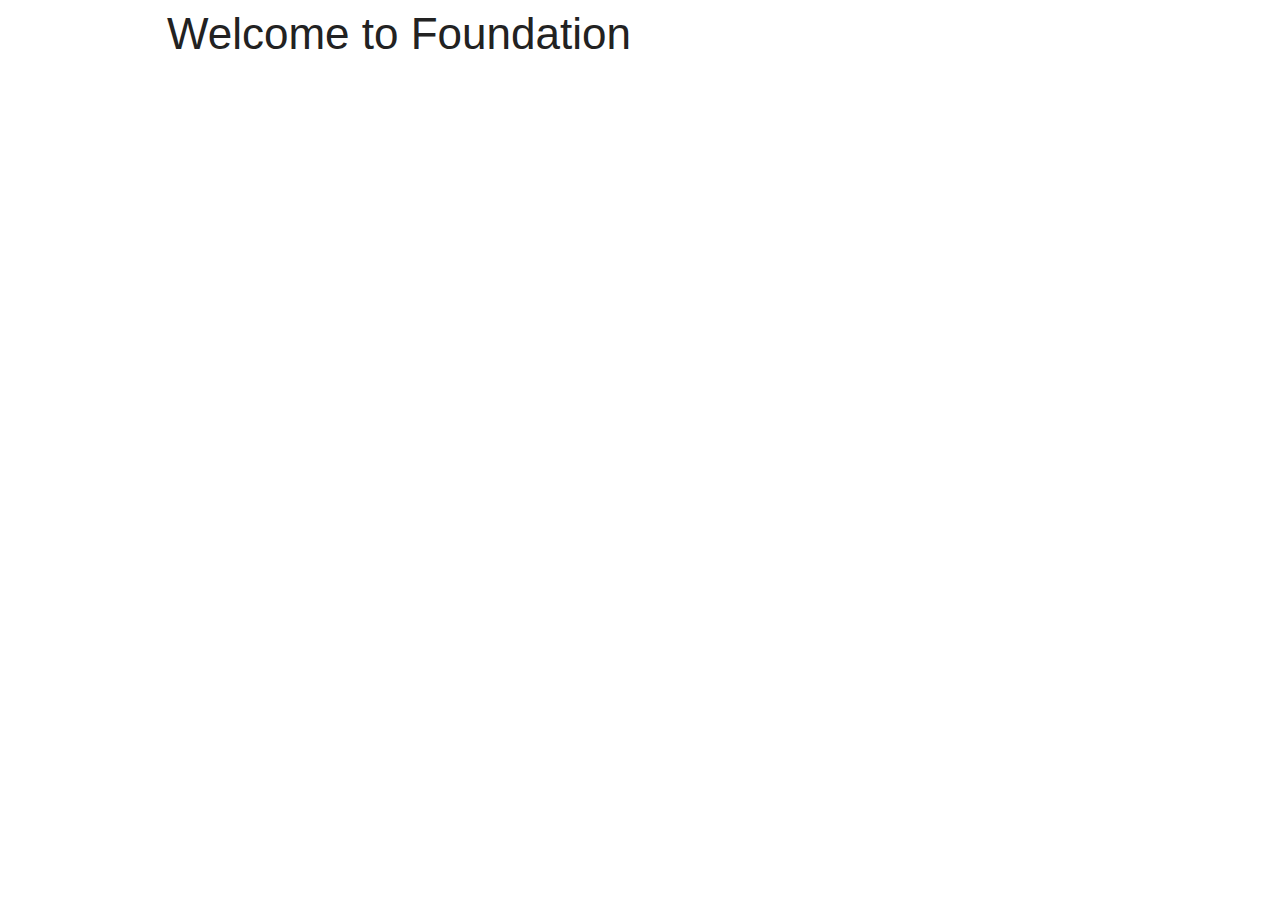
==== index.html @ cc6ea167 "start project" ====
<!doctype html>
<html class="no-js" lang="en">
<head>
    <meta charset="utf-8" />
    <meta name="viewport" content="width=device-width, initial-scale=1.0" />
    <title>Foundation | Welcome</title>
    <link rel="stylesheet" href="css/foundation.css" />
    <link rel="stylesheet" href="css/style.css" />
    <script src="js/vendor/modernizr.js"></script>
</head>
<body>
    
    <div class="row">
      <div class="large-12 columns">
        <h1>Welcome to Foundation</h1>
      </div>
    </div>

    
    <script src="js/vendor/jquery.js"></script>
    <script src="js/foundation.min.js"></script>
    <script>
      $(document).foundation();
    </script>

</body>
</html>
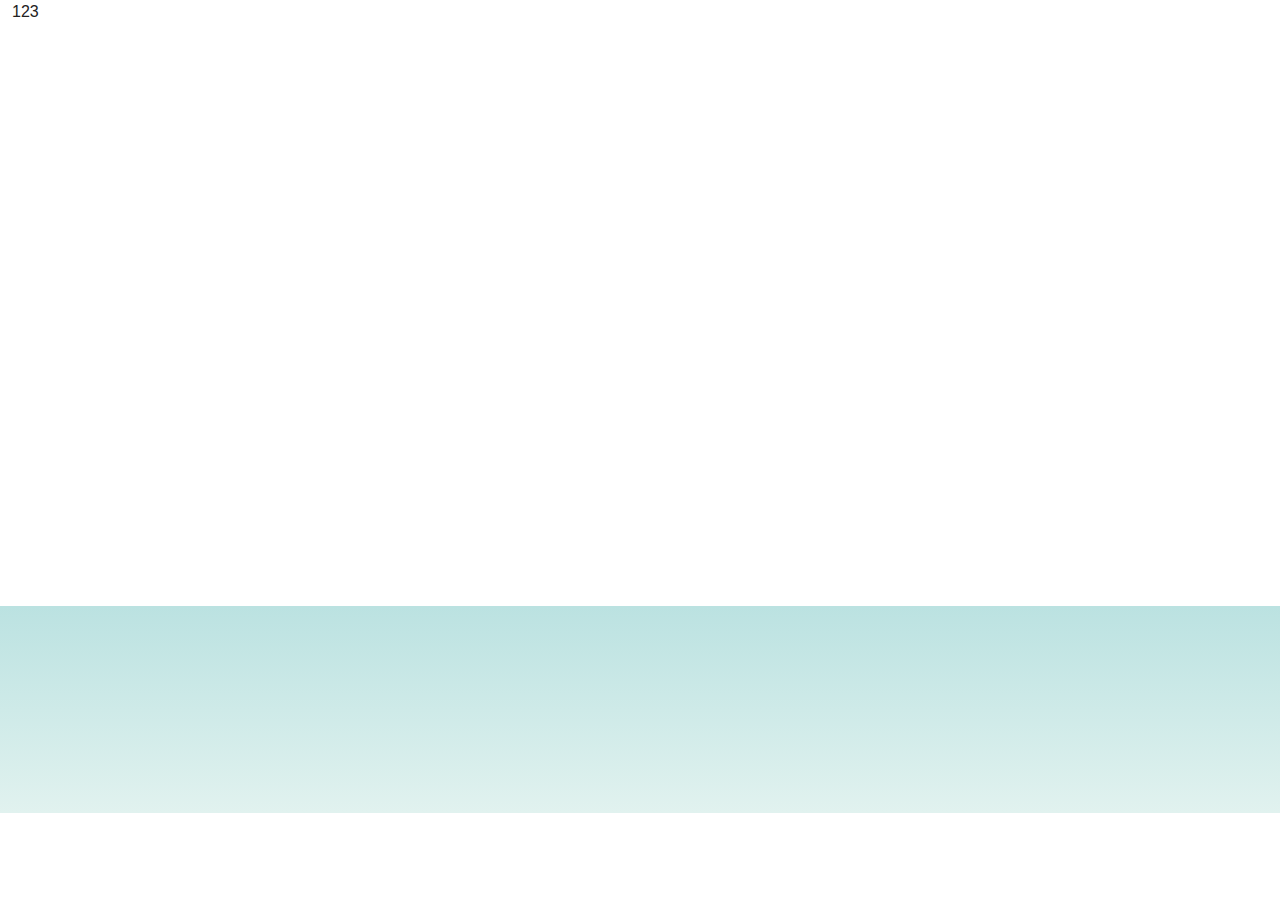
==== commit 1fd5a774: "1" ====
--- a/index.html
+++ b/index.html
@@ -9,11 +9,35 @@
     <script src="js/vendor/modernizr.js"></script>
 </head>
 <body>
-    
-    <div class="row">
-      <div class="large-12 columns">
-        <h1>Welcome to Foundation</h1>
-      </div>
+
+    <div class="page">
+        <div class="container">
+            <div class="header">
+                <div class="tools">
+                    <div class="row small-12 columns">
+                        123
+                    </div>
+                </div>
+            </div>
+        </div>
+        <div class="push"></div>
+    </div>
+
+    <div class="footer">
+        <div class="top">
+            <div class="row">
+                <div class="small-12 columns">
+                    12
+                </div>
+            </div>
+        </div>
+        <div class="bottom">
+            <div class="row">
+                <div class="small-12 columns">
+                    12
+                </div>
+            </div>
+        </div>
     </div>
 
     
--- a/css/style.css
+++ b/css/style.css
@@ -0,0 +1,69 @@
+body {
+  background: url("../img/bg.jpg") no-repeat center 170px transparent;
+  font-size: 16px;
+}
+
+html, body {
+  height: 100%;
+  min-width: 9700px;
+}
+
+a {
+  outline: none;
+}
+
+.hidden {
+  opacity: 0;
+}
+
+.page {
+  min-height: 100%;
+  overflow: hidden;
+}
+.page .container {
+  min-height: 100%;
+  margin: 0 auto;
+  min-width: 970px;
+  background-color: #fff;
+}
+
+.push {
+  height: 294px;
+  display: block;
+  width: 100%;
+}
+
+.row {
+  min-width: 970px;
+}
+
+.header {
+  height: 170px;
+}
+.header .tools {
+  height: 30px;
+  background: #fff;
+}
+
+.footer {
+  height: 294px;
+  margin: 0 auto;
+  padding: 0 0;
+  width: 100%;
+  margin-top: -294px;
+}
+.footer .top {
+  height: 207px;
+  background: #bbe2e1;
+  background: -moz-linear-gradient(top, #bbe2e1 0%, #e1f2ef 100%);
+  background: -webkit-gradient(left top, left bottom, color-stop(0%, #bbe2e1), color-stop(100%, #e1f2ef));
+  background: -webkit-linear-gradient(top, #bbe2e1 0%, #e1f2ef 100%);
+  background: -o-linear-gradient(top, #bbe2e1 0%, #e1f2ef 100%);
+  background: -ms-linear-gradient(top, #bbe2e1 0%, #e1f2ef 100%);
+  background: linear-gradient(to bottom, #bbe2e1 0%, #e1f2ef 100%);
+  filter: progid:DXImageTransform.Microsoft.gradient(startColorstr='#bbe2e1', endColorstr='#e1f2ef', GradientType=0 );
+}
+.footer .bottom {
+  background: url("../img/footer-bg.jpg") no-repeat center top transparent;
+  height: 87px;
+}
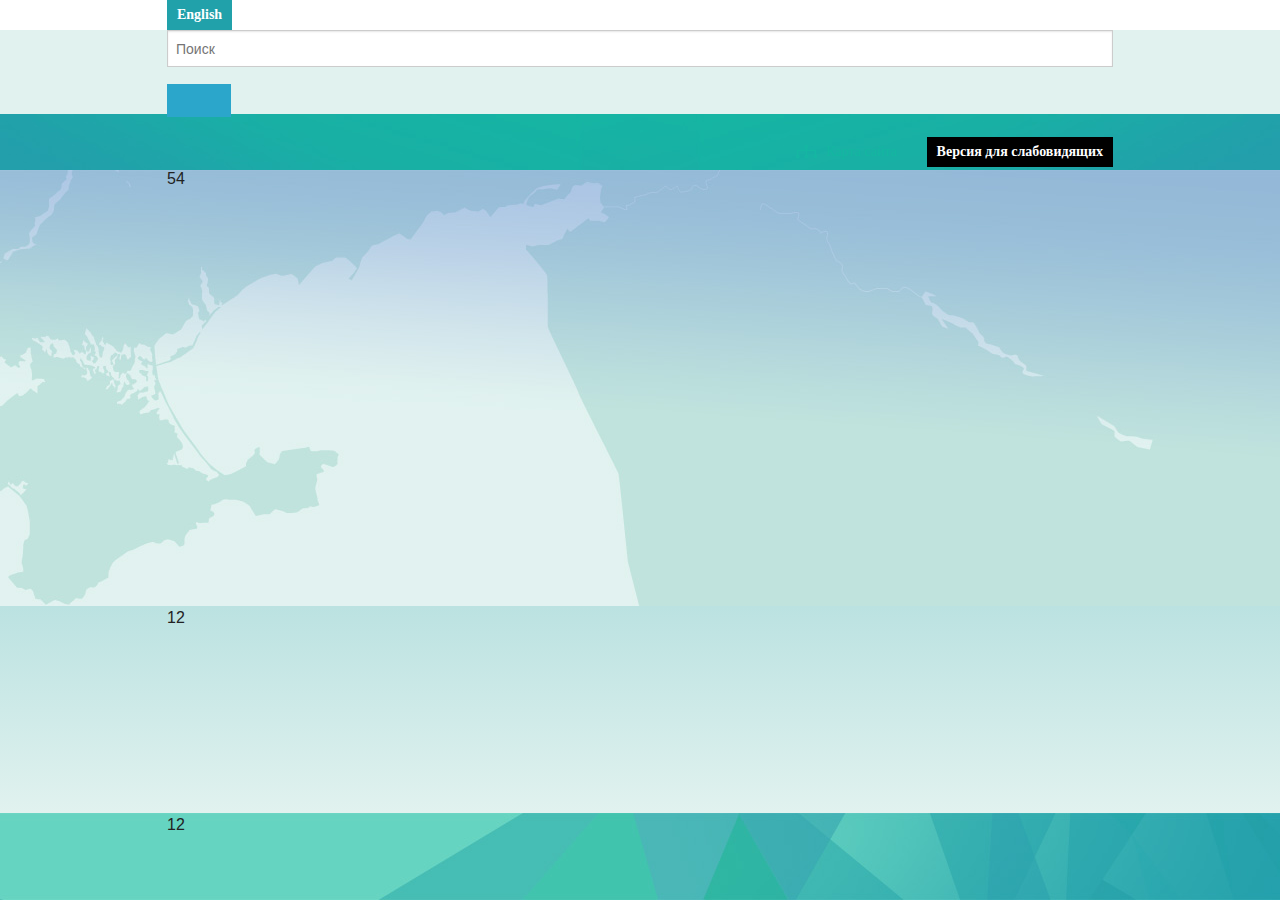
==== commit 15c14e56: "tools" ====
--- a/index.html
+++ b/index.html
@@ -3,7 +3,7 @@
 <head>
     <meta charset="utf-8" />
     <meta name="viewport" content="width=device-width, initial-scale=1.0" />
-    <title>Foundation | Welcome</title>
+    <title>МИНИСТЕРСТВО ПРИРОДНЫХ РЕСУРСОВ КРАСНОДАРСКОГО КРАЯ</title>
     <link rel="stylesheet" href="css/foundation.css" />
     <link rel="stylesheet" href="css/style.css" />
     <script src="js/vendor/modernizr.js"></script>
@@ -14,9 +14,33 @@
         <div class="container">
             <div class="header">
                 <div class="tools">
-                    <div class="row small-12 columns">
-                        123
+                    <div class="row">
+                        <div class="small-12 columns">
+                            <div class="language left">
+                                <a href="#">Еnglish</a>
+                            </div>
+                            <div class="search">
+                                <form action="#">
+                                    <input type="text" value="" placeholder="Поиск">
+                                    <button type="submit" value="Применить"></button>
+                                </form>
+                            </div>
+                            <div class="right links">
+                                <a class="site-map" href="#">Карта сайта</a>
+                                <a class="zoom" href="#">Версия для слабовидящих</a>
+                            </div>
+                        </div>
                     </div>
+                </div>
+                <div class="header-region">
+                    <div class="row">
+                        <div class="small-12 columns">
+                            54
+                        </div>
+                    </div>
+                </div>
+                <div class="navigation">
+                    <ul class="menu"></ul>
                 </div>
             </div>
         </div>
--- a/css/style.css
+++ b/css/style.css
@@ -5,7 +5,7 @@
 
 html, body {
   height: 100%;
-  min-width: 9700px;
+  min-width: 970px;
 }
 
 a {
@@ -37,12 +37,95 @@
   min-width: 970px;
 }
 
+a {
+  outline: none;
+  color: #13b7a1;
+  font-family: "Arial Narrow";
+  font-size: 14px;
+}
+a:hover {
+  color: #13b7a1;
+}
+
 .header {
   height: 170px;
 }
 .header .tools {
   height: 30px;
   background: #fff;
+  display: block;
+  width: 100%;
+}
+.header .tools .language a {
+  color: #fff;
+  font-family: "Arial Narrow";
+  font-size: 14px;
+  font-weight: bold;
+  display: inline-block;
+  height: 30px;
+  line-height: 30px;
+  padding: 0 10px;
+  background: #21a1aa;
+  -webkit-transition: all 0.4s ease;
+  -webkit-transition-delay: 0s;
+  -moz-transition: all 0.4s ease 0s;
+  -o-transition: all 0.4s ease 0s;
+  transition: all 0.4s ease 0s;
+}
+.header .tools .language a:hover {
+  background: #16b3a4;
+}
+.header .tools .links a.zoom {
+  color: #fff;
+  font-family: "Arial Narrow";
+  font-size: 14px;
+  font-weight: bold;
+  display: inline-block;
+  height: 30px;
+  line-height: 30px;
+  padding: 0 10px;
+  margin: 0 0 0 25px;
+  background: #000;
+  -webkit-transition: all 0.4s ease;
+  -webkit-transition-delay: 0s;
+  -moz-transition: all 0.4s ease 0s;
+  -o-transition: all 0.4s ease 0s;
+  transition: all 0.4s ease 0s;
+}
+.header .tools .links a.zoom:hover {
+  background: #16b3a4;
+}
+.header .tools .links a.site-map {
+  position: relative;
+  margin: 0 0 0 30px;
+}
+.header .tools .links a.site-map:hover {
+  text-decoration: underline;
+}
+.header .tools .links a.site-map:after {
+  content: "";
+  background: url("../img/icons/small/site-map.png") no-repeat 0 0 transparent;
+  width: 21px;
+  height: 15px;
+  display: block;
+  position: absolute;
+  left: -30px;
+  top: 0;
+}
+.header .header-region {
+  display: block;
+  width: 100%;
+  height: 84px;
+  background: #e1f2ef;
+}
+.header .navigation {
+  background: url("../img/menu-bg.jpg") no-repeat center top #239eab;
+  height: 56px;
+  display: block;
+  width: 100%;
+}
+.header .navigation ul.menu {
+  margin: 0 0 0;
 }
 
 .footer {
@@ -67,3 +150,9 @@
   background: url("../img/footer-bg.jpg") no-repeat center top transparent;
   height: 87px;
 }
+
+@media only screen and (-Webkit-min-device-pixel-ratio: 1.5), only screen and (-moz-min-device-pixel-ratio: 1.5), only screen and (-o-min-device-pixel-ratio: 3 / 2), only screen and (min-device-pixel-ratio: 1.5) {
+  .icon {
+    background-image: url(example2x.png);
+  }
+}
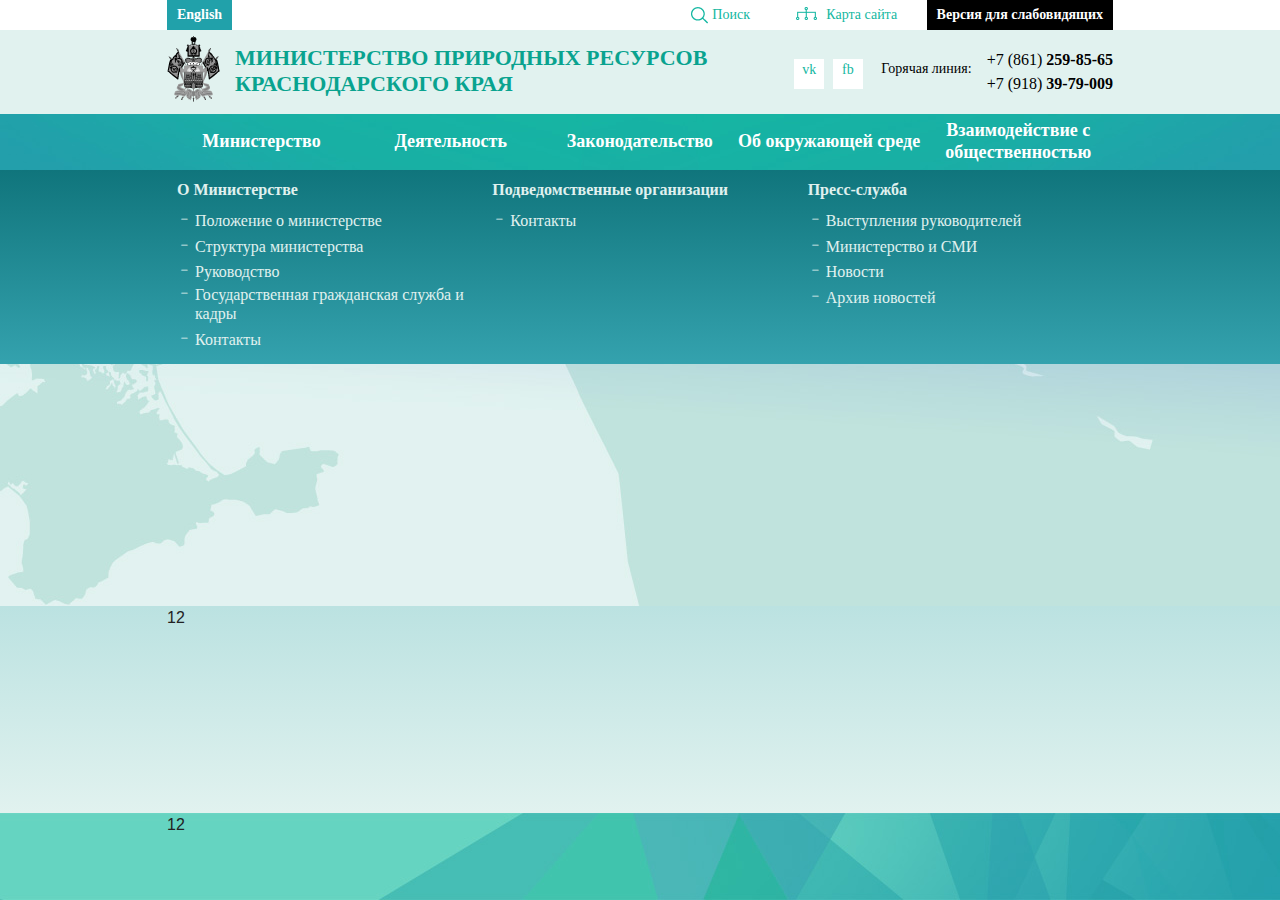
==== commit 4a3311c6: "header" ====
--- a/index.html
+++ b/index.html
@@ -19,15 +19,15 @@
                             <div class="language left">
                                 <a href="#">Еnglish</a>
                             </div>
-                            <div class="search">
+                            <div class="right links">
+                                <a class="site-map" href="#">Карта сайта</a>
+                                <a class="zoom" href="#">Версия для слабовидящих</a>
+                            </div>
+                            <div class="search right">
                                 <form action="#">
                                     <input type="text" value="" placeholder="Поиск">
                                     <button type="submit" value="Применить"></button>
                                 </form>
-                            </div>
-                            <div class="right links">
-                                <a class="site-map" href="#">Карта сайта</a>
-                                <a class="zoom" href="#">Версия для слабовидящих</a>
                             </div>
                         </div>
                     </div>
@@ -35,12 +35,107 @@
                 <div class="header-region">
                     <div class="row">
                         <div class="small-12 columns">
-                            54
+                            <div class="box-logo left">
+                                <a class="logo left" href="/">
+                                    <img src="img/logo.png" alt="МИНИСТЕРСТВО ПРИРОДНЫХ РЕСУРСОВ КРАСНОДАРСКОГО КРАЯ"/>
+                                </a>
+                                <div class="site-name left">
+                                    <h1>МИНИСТЕРСТВО ПРИРОДНЫХ РЕСУРСОВ<br/>КРАСНОДАРСКОГО КРАЯ</h1>
+                                </div>
+                            </div>
+                            <ul class="social">
+                                <li>
+                                    <a class="vk" href="#">vk</a>
+                                </li>
+                                <li>
+                                    <a class="fb" href="#">fb</a>
+                                </li>
+                            </ul>
+                            <div class="block-phone right">
+                                <div class="box-label">
+                                    <p>Горячая линия:</p>
+                                </div>
+                                <div class="numbers">
+                                    <p class="phone">+7 (861) <strong>259-85-65</strong></p>
+                                    <p class="phone">+7 (918) <strong>39-79-009</strong></p>
+                                </div>
+                            </div>
                         </div>
                     </div>
                 </div>
                 <div class="navigation">
-                    <ul class="menu"></ul>
+                    <div class="row">
+                        <div class="small-12 columns">
+                            <ul class="menu">
+                                <li>
+                                    <i class="nolink"><span>Министерство</span></i>
+                                    <div class="box-sub-menu">
+                                        <div class="row">
+                                            <div class="small-12 columns">
+                                                <div class="item-menu">
+                                                    <h5 class="title">О Министерстве</h5>
+                                                    <ul class="sub-menu">
+                                                        <li>
+                                                            <a href="#">Положение о министерстве</a>
+                                                        </li>
+                                                        <li>
+                                                            <a href="#">Структура министерства</a>
+                                                        </li>
+                                                        <li>
+                                                            <a href="#">Руководство</a>
+                                                        </li>
+                                                        <li>
+                                                            <a href="#">Государственная гражданская служба и кадры</a>
+                                                        </li>
+                                                        <li>
+                                                            <a href="#">Контакты</a>
+                                                        </li>
+                                                    </ul>
+                                                </div>
+                                                <div class="item-menu">
+                                                    <h5 class="title">Подведомственные организации</h5>
+                                                    <ul class="sub-menu">
+                                                        <li>
+                                                            <a href="#">Контакты</a>
+                                                        </li>
+                                                    </ul>
+                                                </div>
+                                                <div class="item-menu">
+                                                    <h5 class="title">Пресс-служба</h5>
+                                                    <ul class="sub-menu">
+                                                        <li>
+                                                            <a href="#">Выступления руководителей</a>
+                                                        </li>
+                                                        <li>
+                                                            <a href="#">Министерство и СМИ</a>
+                                                        </li>
+                                                        <li>
+                                                            <a href="#">Новости</a>
+                                                        </li>
+                                                        <li>
+                                                            <a href="#">Архив новостей</a>
+                                                        </li>
+                                                    </ul>
+                                                </div>
+                                            </div>
+                                        </div>
+                                    </div>
+                                </li>
+                                <li>
+                                    <i class="nolink"><span>Деятельность</span></i>
+                                </li>
+                                <li>
+                                    <i class="nolink"><span>Законодательство</span></i>
+                                </li>
+                                <li>
+                                    <i class="nolink"><span>Об окружающей среде</span></i>
+                                </li>
+                                <li>
+                                    <i class="nolink"><span>Взаимодействие с общественностью</span></i>
+                                </li>
+                            </ul>
+                        </div>
+                    </div>
                 </div>
             </div>
         </div>
--- a/css/style.css
+++ b/css/style.css
@@ -1,3 +1,4 @@
+@charset "UTF-8";
 body {
   background: url("../img/bg.jpg") no-repeat center 170px transparent;
   font-size: 16px;
@@ -74,6 +75,65 @@
 }
 .header .tools .language a:hover {
   background: #16b3a4;
+}
+.header .tools .search {
+  margin-right: 30px;
+}
+.header .tools .search form {
+  position: relative;
+  margin: 5px 0;
+}
+.header .tools .search form input[type="text"] {
+  color: #13b7a1;
+  font-family: "Arial Narrow";
+  font-size: 14px;
+  width: 80px;
+  height: 20px;
+  margin: 0 0 0;
+  padding: 0 10px 0 25px;
+  border: 1px solid #fff;
+  background: transparent;
+  -webkit-box-shadow: 0 0 0 white;
+  -moz-box-shadow: 0 0 0 white;
+  box-shadow: 0 0 0 white;
+  -webkit-transition: all 0.8s ease;
+  -webkit-transition-delay: 0s;
+  -moz-transition: all 0.8s ease 0s;
+  -o-transition: all 0.8s ease 0s;
+  transition: all 0.8s ease 0s;
+}
+.header .tools .search form input[type="text"]::-webkit-input-placeholder {
+  /* WebKit browsers */
+  color: #13b7a1;
+}
+.header .tools .search form input[type="text"]:-moz-placeholder {
+  /* Mozilla Firefox 4 to 18 */
+  color: #13b7a1;
+  opacity: 1;
+}
+.header .tools .search form input[type="text"]::-moz-placeholder {
+  /* Mozilla Firefox 19+ */
+  color: #13b7a1;
+  opacity: 1;
+}
+.header .tools .search form input[type="text"]:-ms-input-placeholder {
+  /* Internet Explorer 10+ */
+  color: #13b7a1;
+}
+.header .tools .search form input[type="text"]:focus {
+  border-color: #13b7a1;
+  width: 300px;
+}
+.header .tools .search form button[type="submit"] {
+  display: block;
+  position: absolute;
+  left: 5px;
+  top: 2px;
+  width: 17px;
+  height: 17px;
+  padding: 0 0;
+  margin: 0 0 0;
+  background: url("../img/icons/small/sprite.png") no-repeat 0 0 transparent;
 }
 .header .tools .links a.zoom {
   color: #fff;
@@ -104,9 +164,9 @@
 }
 .header .tools .links a.site-map:after {
   content: "";
-  background: url("../img/icons/small/site-map.png") no-repeat 0 0 transparent;
+  background: url("../img/icons/small/sprite.png") no-repeat -18px 0 transparent;
   width: 21px;
-  height: 15px;
+  height: 13px;
   display: block;
   position: absolute;
   left: -30px;
@@ -118,14 +178,187 @@
   height: 84px;
   background: #e1f2ef;
 }
+.header .header-region .box-logo {
+  margin: 6px 0 0 0;
+}
+.header .header-region .box-logo .site-name {
+  margin: 9px 0 0 15px;
+}
+.header .header-region .box-logo .site-name h1 {
+  color: #09a38f;
+  font-family: "Arial Narrow";
+  font-size: 22px;
+  font-weight: bold;
+  line-height: 1.2;
+  margin: 0 0 0;
+  text-transform: uppercase;
+}
+.header .header-region .block-phone {
+  margin: 18px 0 0;
+}
+.header .header-region .block-phone .box-label {
+  display: block;
+  float: left;
+  margin-right: 15px;
+}
+.header .header-region .block-phone .box-label p {
+  color: #000;
+  font-family: "Arial Narrow";
+  font-size: 14px;
+  margin: 0 0;
+  line-height: 3;
+}
+.header .header-region .block-phone .numbers {
+  display: block;
+  float: right;
+}
+.header .header-region .block-phone .numbers p {
+  margin: 0 0;
+  color: #000;
+  font-family: "Arial Narrow";
+  font-size: 16px;
+  line-height: 1.5;
+}
+.header .header-region .social {
+  display: block;
+  float: left;
+  list-style: none;
+  margin: 26px 0 0 85px;
+  text-align: center;
+}
+.header .header-region .social li {
+  display: inline-block;
+  margin: 0 2px;
+}
+.header .header-region .social li a {
+  display: inline-block;
+  width: 30px;
+  height: 30px;
+  background: #fff;
+}
 .header .navigation {
   background: url("../img/menu-bg.jpg") no-repeat center top #239eab;
   height: 56px;
   display: block;
   width: 100%;
+  position: relative;
+}
+.header .navigation .row {
+  width: 970px;
+  max-width: 970px;
+  min-width: 970px;
+  margin: 0 auto;
+}
+.header .navigation .row .small-12 {
+  position: inherit;
 }
 .header .navigation ul.menu {
   margin: 0 0 0;
+}
+.header .navigation ul.menu > li {
+  display: block;
+  float: left;
+  width: 20%;
+}
+.header .navigation ul.menu > li i {
+  color: #fff;
+  font-family: "Arial Narrow";
+  font-size: 18px;
+  font-weight: bold;
+  font-style: normal;
+  height: 56px;
+  width: 100%;
+  display: inline-block;
+  text-align: center;
+  -webkit-transition: all 0.4s ease;
+  -webkit-transition-delay: 0s;
+  -moz-transition: all 0.4s ease 0s;
+  -o-transition: all 0.4s ease 0s;
+  transition: all 0.4s ease 0s;
+}
+.header .navigation ul.menu > li i:hover {
+  background: #10747c;
+}
+.header .navigation ul.menu > li i:after {
+  content: "";
+  display: inline-block;
+  height: 100%;
+  vertical-align: middle;
+  width: 0.1%;
+}
+.header .navigation ul.menu > li i span {
+  text-align: center;
+  display: inline-block;
+  max-width: 97.9%;
+  vertical-align: middle;
+  line-height: 1.2;
+}
+.header .navigation ul.menu > li .box-sub-menu {
+  display: block;
+  position: absolute;
+  left: 0;
+  top: 56px;
+  right: 0;
+  z-index: 10;
+  padding: 12px 0;
+  background: #10757c;
+  background: -moz-linear-gradient(top, #10757c 0%, #34a2ae 100%);
+  background: -webkit-gradient(left top, left bottom, color-stop(0%, #10757c), color-stop(100%, #34a2ae));
+  background: -webkit-linear-gradient(top, #10757c 0%, #34a2ae 100%);
+  background: -o-linear-gradient(top, #10757c 0%, #34a2ae 100%);
+  background: -ms-linear-gradient(top, #10757c 0%, #34a2ae 100%);
+  background: linear-gradient(to bottom, #10757c 0%, #34a2ae 100%);
+  filter: progid:DXImageTransform.Microsoft.gradient(startColorstr='#10757c', endColorstr='#34a2ae', GradientType=0 );
+}
+.header .navigation ul.menu > li .box-sub-menu .item-menu {
+  display: block;
+  float: left;
+  width: 33.333%;
+  padding: 0 10px 0;
+}
+.header .navigation ul.menu > li .box-sub-menu .item-menu .title {
+  color: #e0f1ef;
+  font-family: "Arial Narrow";
+  font-size: 16px;
+  line-height: 1;
+  font-weight: bold;
+  margin: 0 0 10px 0;
+}
+.header .navigation ul.menu > li .box-sub-menu .item-menu ul.sub-menu {
+  list-style: none;
+  margin: 0 0 0;
+  padding: 0 0;
+}
+.header .navigation ul.menu > li .box-sub-menu .item-menu ul.sub-menu li {
+  display: inline-block;
+  width: 100%;
+  margin: 0 0 0;
+  padding: 0 0 0 0;
+}
+.header .navigation ul.menu > li .box-sub-menu .item-menu ul.sub-menu li a {
+  color: #e0f1ef;
+  font-family: "Arial Narrow";
+  font-size: 16px;
+  line-height: 1.2;
+  font-weight: normal;
+  display: inline-block;
+  position: relative;
+  padding: 0 0 0 18px;
+}
+.header .navigation ul.menu > li .box-sub-menu .item-menu ul.sub-menu li a:hover {
+  text-decoration: underline;
+}
+.header .navigation ul.menu > li .box-sub-menu .item-menu ul.sub-menu li a:before {
+  content: "﹣";
+  color: #e0f1ef;
+  font-family: "Arial Narrow";
+  font-size: 16px;
+  line-height: 1;
+  font-weight: normal;
+  display: block;
+  position: absolute;
+  left: 0;
+  top: 0;
 }
 
 .footer {
@@ -155,4 +388,21 @@
   .icon {
     background-image: url(example2x.png);
   }
-}
+
+  .header .tools .search form button[type="submit"] {
+    background: url("../img/icons/large/sprite.png") no-repeat 0 0 transparent;
+    -webkit-background-size: 200px auto;
+    -moz-background-size: 200px auto;
+    -o-background-size: 200px auto;
+    background-size: 200px auto;
+  }
+  .header .tools .links a.site-map:after {
+    content: "";
+    background: url("../img/icons/large/sprite.png") no-repeat -17px 0 transparent;
+    -webkit-background-size: 200px auto;
+    -moz-background-size: 200px auto;
+    -o-background-size: 200px auto;
+    background-size: 200px auto;
+    width: 22px;
+  }
+}
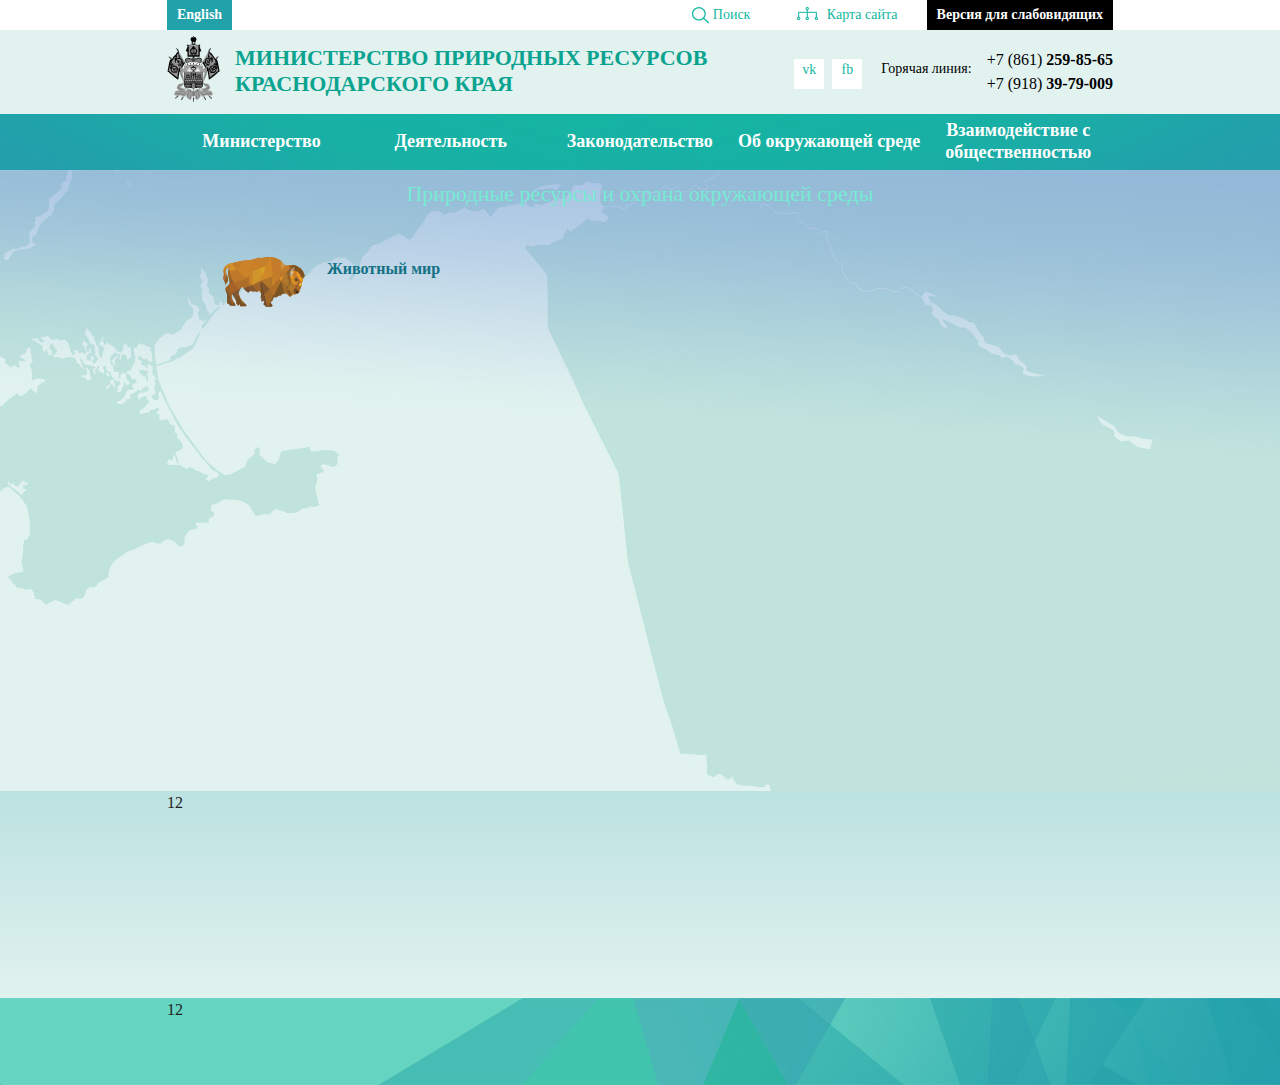
==== commit 34b47f62: "resources" ====
--- a/index.html
+++ b/index.html
@@ -7,6 +7,8 @@
     <link rel="stylesheet" href="css/foundation.css" />
     <link rel="stylesheet" href="css/style.css" />
     <script src="js/vendor/modernizr.js"></script>
+    <script src="js/vendor/jquery.js"></script>
+    <script src="js/main.js"></script>
 </head>
 <body>
 
@@ -66,7 +68,7 @@
                 <div class="navigation">
                     <div class="row">
                         <div class="small-12 columns">
-                            <ul class="menu">
+                            <ul class="menu" id="main-menu">
                                 <li>
                                     <i class="nolink"><span>Министерство</span></i>
                                     <div class="box-sub-menu">
@@ -117,23 +119,167 @@
                                                         </li>
                                                     </ul>
                                                 </div>
+                                                <a class="close"></a>
                                             </div>
                                         </div>
                                     </div>
                                 </li>
                                 <li>
                                     <i class="nolink"><span>Деятельность</span></i>
+                                    <div class="box-sub-menu">
+                                        <div class="row">
+                                            <div class="small-12 columns">
+                                                <div class="item-menu">
+                                                    <h5 class="title">О Министерстве</h5>
+                                                    <ul class="sub-menu">
+                                                        <li>
+                                                            <a href="#">Положение о министерстве</a>
+                                                        </li>
+                                                        <li>
+                                                            <a href="#">Структура министерства</a>
+                                                        </li>
+                                                        <li>
+                                                            <a href="#">Руководство</a>
+                                                        </li>
+                                                        <li>
+                                                            <a href="#">Государственная гражданская служба и кадры</a>
+                                                        </li>
+                                                        <li>
+                                                            <a href="#">Контакты</a>
+                                                        </li>
+                                                        <li>
+                                                            <a href="#">Государственная гражданская служба и кадры</a>
+                                                        </li>
+                                                        <li>
+                                                            <a href="#">Контакты</a>
+                                                        </li>
+                                                        <li>
+                                                            <a href="#">Государственная гражданская служба и кадры</a>
+                                                        </li>
+                                                        <li>
+                                                            <a href="#">Контакты</a>
+                                                        </li>
+                                                    </ul>
+                                                </div>
+                                                <div class="item-menu">
+                                                    <h5 class="title">Подведомственные организации</h5>
+                                                    <ul class="sub-menu">
+                                                        <li>
+                                                            <a href="#">Контакты</a>
+                                                        </li>
+                                                    </ul>
+                                                </div>
+                                                <a class="close"></a>
+                                            </div>
+                                        </div>
+                                    </div>
                                 </li>
                                 <li>
                                     <i class="nolink"><span>Законодательство</span></i>
+                                    <div class="box-sub-menu">
+                                        <div class="row">
+                                            <div class="small-12 columns">
+                                                <div class="item-menu">
+                                                    <h5 class="title">О Министерстве</h5>
+                                                    <ul class="sub-menu">
+                                                        <li>
+                                                            <a href="#">Положение о министерстве</a>
+                                                        </li>
+                                                        <li>
+                                                            <a href="#">Структура министерства</a>
+                                                        </li>
+                                                        <li>
+                                                            <a href="#">Руководство</a>
+                                                        </li>
+                                                        <li>
+                                                            <a href="#">Государственная гражданская служба и кадры</a>
+                                                        </li>
+                                                        <li>
+                                                            <a href="#">Контакты</a>
+                                                        </li>
+                                                    </ul>
+                                                </div>
+                                                <a class="close"></a>
+                                            </div>
+                                        </div>
+                                    </div>
                                 </li>
                                 <li>
                                     <i class="nolink"><span>Об окружающей среде</span></i>
+                                    <div class="box-sub-menu">
+                                        <div class="row">
+                                            <div class="small-12 columns">
+                                                <div class="item-menu">
+                                                    <h5 class="title">О Министерстве</h5>
+                                                    <ul class="sub-menu">
+                                                        <li>
+                                                            <a href="#">Положение о министерстве</a>
+                                                        </li>
+                                                        <li>
+                                                            <a href="#">Структура министерства</a>
+                                                        </li>
+                                                        <li>
+                                                            <a href="#">Руководство</a>
+                                                        </li>
+                                                        <li>
+                                                            <a href="#">Государственная гражданская служба и кадры</a>
+                                                        </li>
+                                                        <li>
+                                                            <a href="#">Контакты</a>
+                                                        </li>
+                                                    </ul>
+                                                </div>
+                                                <a class="close"></a>
+                                            </div>
+                                        </div>
+                                    </div>
                                 </li>
                                 <li>
                                     <i class="nolink"><span>Взаимодействие с общественностью</span></i>
+                                    <div class="box-sub-menu">
+                                        <div class="row">
+                                            <div class="small-12 columns">
+                                                <div class="item-menu">
+                                                    <h5 class="title">О Министерстве</h5>
+                                                    <ul class="sub-menu">
+                                                        <li>
+                                                            <a href="#">Положение о министерстве</a>
+                                                        </li>
+                                                        <li>
+                                                            <a href="#">Структура министерства</a>
+                                                        </li>
+                                                        <li>
+                                                            <a href="#">Руководство</a>
+                                                        </li>
+                                                        <li>
+                                                            <a href="#">Государственная гражданская служба и кадры</a>
+                                                        </li>
+                                                        <li>
+                                                            <a href="#">Контакты</a>
+                                                        </li>
+                                                    </ul>
+                                                </div>
+                                                <a class="close"></a>
+                                            </div>
+                                        </div>
+                                    </div>
                                 </li>
                             </ul>
+                        </div>
+                    </div>
+                </div>
+            </div>
+            <div class="main">
+                <div class="row">
+                    <div class="small-12 columns">
+                        <div class="block-resources">
+                            <h2 class="block-title">Природные ресурсы и охрана окружающей среды</h2>
+                            <div class="content">
+                                <div class="item item-1">
+                                    <div class="icon animal"></div>
+                                    <a href="#">Животный мир</a>
+                                </div>
+                            </div>
                         </div>
                     </div>
                 </div>
@@ -159,8 +305,6 @@
         </div>
     </div>
 
-    
-    <script src="js/vendor/jquery.js"></script>
     <script src="js/foundation.min.js"></script>
     <script>
       $(document).foundation();
--- a/css/style.css
+++ b/css/style.css
@@ -1,6 +1,7 @@
 @charset "UTF-8";
 body {
   background: url("../img/bg.jpg") no-repeat center 170px transparent;
+  font-family: "Arial Narrow";
   font-size: 16px;
 }
 
@@ -25,7 +26,6 @@
   min-height: 100%;
   margin: 0 auto;
   min-width: 970px;
-  background-color: #fff;
 }
 
 .push {
@@ -270,6 +270,7 @@
   width: 100%;
   display: inline-block;
   text-align: center;
+  cursor: pointer;
   -webkit-transition: all 0.4s ease;
   -webkit-transition-delay: 0s;
   -moz-transition: all 0.4s ease 0s;
@@ -286,6 +287,9 @@
   vertical-align: middle;
   width: 0.1%;
 }
+.header .navigation ul.menu > li i.active {
+  background: #10747c;
+}
 .header .navigation ul.menu > li i span {
   text-align: center;
   display: inline-block;
@@ -294,7 +298,7 @@
   line-height: 1.2;
 }
 .header .navigation ul.menu > li .box-sub-menu {
-  display: block;
+  display: none;
   position: absolute;
   left: 0;
   top: 56px;
@@ -360,6 +364,15 @@
   left: 0;
   top: 0;
 }
+.header .navigation ul.menu > li .box-sub-menu .close {
+  display: block;
+  width: 17px;
+  height: 17px;
+  position: absolute;
+  right: 10px;
+  top: 10px;
+  background: url("../img/icons/small/sprite.png") no-repeat -40px 0 transparent;
+}
 
 .footer {
   height: 294px;
@@ -384,11 +397,67 @@
   height: 87px;
 }
 
+.main {
+  display: block;
+  width: 100%;
+}
+
+.block-resources .block-title {
+  background: url("../img/resources-title.jpg") no-repeat center top;
+  height: 47px;
+  width: 100%;
+  margin: 0 0 0;
+  color: #75ebd3;
+  font-family: "Arial Narrow";
+  font-size: 22px;
+  font-weight: normal;
+  text-align: center;
+  line-height: 47px;
+}
+.block-resources .content {
+  display: block;
+  position: relative;
+  width: 100%;
+  height: 574px;
+  background: url("../img/resources-map.png") no-repeat center transparent;
+}
+.block-resources .content .item {
+  display: block;
+  position: absolute;
+}
+.block-resources .content .item a {
+  color: #137185;
+  font-family: "Arial Narrow";
+  font-size: 16px;
+  font-weight: bold;
+}
+.block-resources .content .item a:hover {
+  text-decoration: underline;
+}
+.block-resources .content .item.item-1 {
+  left: 56px;
+  top: 40px;
+}
+.block-resources .content .item.item-1 .icon {
+  float: left;
+  margin: 0 22px 0 0;
+}
+.block-resources .content .item.item-1 a {
+  margin: 13px 0;
+}
+
+.icon.animal {
+  display: block;
+  width: 82px;
+  height: 50px;
+  background: url("../img/svg-icons/sourse@2x/animal_resources.svg");
+  -webkit-background-size: 82px 50px;
+  -moz-background-size: 82px 50px;
+  -o-background-size: 82px 50px;
+  background-size: 82px 50px;
+}
+
 @media only screen and (-Webkit-min-device-pixel-ratio: 1.5), only screen and (-moz-min-device-pixel-ratio: 1.5), only screen and (-o-min-device-pixel-ratio: 3 / 2), only screen and (min-device-pixel-ratio: 1.5) {
-  .icon {
-    background-image: url(example2x.png);
-  }
-
   .header .tools .search form button[type="submit"] {
     background: url("../img/icons/large/sprite.png") no-repeat 0 0 transparent;
     -webkit-background-size: 200px auto;
@@ -405,4 +474,11 @@
     background-size: 200px auto;
     width: 22px;
   }
-}
+  .header .navigation ul.menu > li .box-sub-menu .close {
+    background: url("../img/icons/large/sprite.png") no-repeat -39px 0 transparent;
+    -webkit-background-size: 200px auto;
+    -moz-background-size: 200px auto;
+    -o-background-size: 200px auto;
+    background-size: 200px auto;
+  }
+}
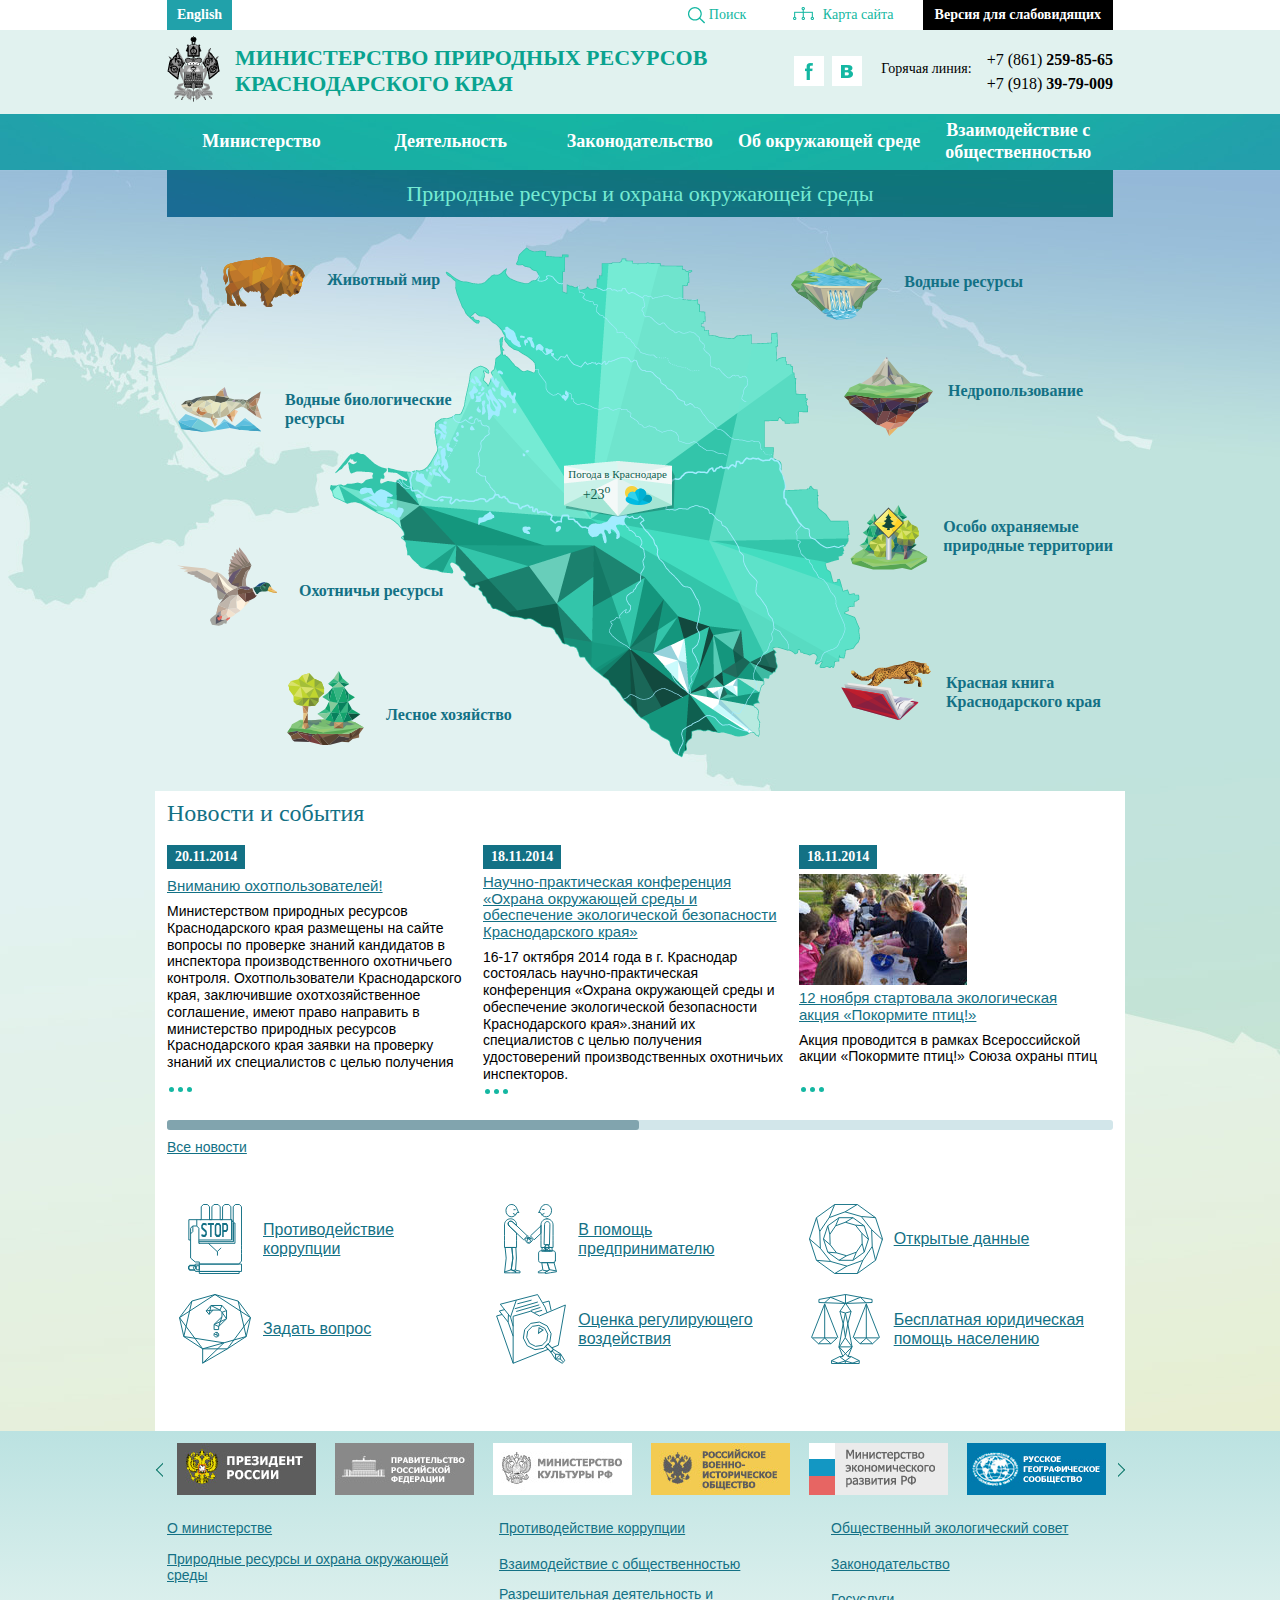
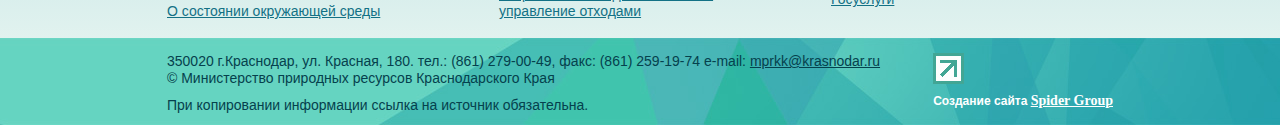
==== commit 0b0bde6c: "front" ====
--- a/index.html
+++ b/index.html
@@ -5,10 +5,24 @@
     <meta name="viewport" content="width=device-width, initial-scale=1.0" />
     <title>МИНИСТЕРСТВО ПРИРОДНЫХ РЕСУРСОВ КРАСНОДАРСКОГО КРАЯ</title>
     <link rel="stylesheet" href="css/foundation.css" />
+    <link rel="stylesheet" href="js/owl-carousel/owl.carousel.css"/>
+    <link rel="stylesheet" href="js/jscrollpane/jquery.jscrollpane.css"/>
+    <!--<link rel="stylesheet" href="js/owl-carousel/owl.theme.css">-->
     <link rel="stylesheet" href="css/style.css" />
     <script src="js/vendor/modernizr.js"></script>
     <script src="js/vendor/jquery.js"></script>
+    <script src="js/owl-carousel/owl.carousel.js"></script>
+    <!-- the mousewheel plugin - optional to provide mousewheel support -->
+    <script type="text/javascript" src="js/jscrollpane/jquery.mousewheel.js"></script>
+    <!-- the jScrollPane script -->
+    <script type="text/javascript" src="js/jscrollpane/jquery.jscrollpane.min.js"></script>
     <script src="js/main.js"></script>
+    <script type="text/javascript">
+        $(function()
+        {
+            $('.scroll-pane').jScrollPane();
+        });
+    </script>
 </head>
 <body>
 
@@ -47,10 +61,10 @@
                             </div>
                             <ul class="social">
                                 <li>
+                                    <a class="fb" href="#">fb</a>
+                                </li>
+                                <li>
                                     <a class="vk" href="#">vk</a>
-                                </li>
-                                <li>
-                                    <a class="fb" href="#">fb</a>
                                 </li>
                             </ul>
                             <div class="block-phone right">
@@ -275,10 +289,193 @@
                         <div class="block-resources">
                             <h2 class="block-title">Природные ресурсы и охрана окружающей среды</h2>
                             <div class="content">
+                                <div class="weather">
+                                    <p class="title">Погода в Краснодаре</p>
+                                    <div class="weather-info">
+                                        <div class="temperature">+23<sup>o</sup></div>
+                                        <div class="img">
+                                            <img src="img/weather-1.png" alt="img"/>
+                                        </div>
+                                    </div>
+                                </div>
                                 <div class="item item-1">
                                     <div class="icon animal"></div>
                                     <a href="#">Животный мир</a>
                                 </div>
+                                <div class="item item-2">
+                                    <div class="icon aquatic"></div>
+                                    <a href="#">Водные биологические<br/>ресурсы</a>
+                                </div>
+                                <div class="item item-3">
+                                    <div class="icon hunting"></div>
+                                    <a href="#">Охотничьи ресурсы</a>
+                                </div>
+                                <div class="item item-4">
+                                    <div class="icon forestry"></div>
+                                    <a href="#">Лесное хозяйство</a>
+                                </div>
+                                <div class="item item-5">
+                                    <div class="icon water"></div>
+                                    <a href="#">Водные ресурсы</a>
+                                </div>
+                                <div class="item item-6">
+                                    <div class="icon subsoil"></div>
+                                    <a href="#">Недропользование</a>
+                                </div>
+                                <div class="item item-7">
+                                    <div class="icon protected"></div>
+                                    <a href="#">Особо охраняемые<br/>природные территории</a>
+                                </div>
+                                <div class="item item-8">
+                                    <div class="icon book"></div>
+                                    <a href="#">Красная книга<br/>Краснодарского края </a>
+                                </div>
+                            </div>
+                        </div>
+                    </div>
+                </div>
+                <div class="front-content">
+                    <div class="content row">
+                        <div class="small-12 columns">
+                            <div class="block-news">
+                                <h2 class="block-title">Новости и события</h2>
+                                <div class="news-scroll scroll-pane horizontal-only">
+                                    <div class="horizontal-wrapper" style="width: 1900px;">
+                                        <div class="news-item">
+                                            <div class="date">20.11.2014</div>
+                                            <div class="title">
+                                                <a href="#">Вниманию охотпользователей!</a>
+                                            </div>
+                                            <div class="body">
+                                                <p>Министерством природных ресурсов Краснодарского края размещены на сайте вопросы по проверке знаний кандидатов в инспектора производственного охотничьего контроля. Охотпользователи Краснодарского края, заключившие охотхозяйственное соглашение, имеют право направить в министерство природных ресурсов Краснодарского края заявки на проверку знаний их специалистов с целью получения</p>
+                                            </div>
+                                            <div class="more">
+                                                <span></span>
+                                                <span></span>
+                                                <span></span>
+                                            </div>
+                                        </div>
+                                        <div class="news-item">
+                                            <div class="date">18.11.2014</div>
+                                            <div class="title">
+                                                <a href="#">Научно-практическая конференция «Охрана окружающей среды и обеспечение экологической безопасности Краснодарского края»</a>
+                                            </div>
+                                            <div class="body">
+                                                <p>16-17 октября 2014 года в г. Краснодар состоялась научно-практическая конференция «Охрана окружающей среды и обеспечение экологической безопасности Краснодарского края».знаний их специалистов с целью получения удостоверений производственных охотничьих инспекторов.</p>
+                                            </div>
+                                            <div class="more">
+                                                <span></span>
+                                                <span></span>
+                                                <span></span>
+                                            </div>
+                                        </div>
+                                        <div class="news-item">
+                                            <div class="date">18.11.2014</div>
+                                            <div class="img">
+                                                <img src="img/news-img.jpg" alt="img"/>
+                                            </div>
+                                            <div class="title">
+                                                <a href="#">12 ноября стартовала экологическая акция «Покормите птиц!»</a>
+                                            </div>
+                                            <div class="body">
+                                                <p>Акция проводится в рамках Всероссийской акции «Покормите птиц!» Союза охраны птиц</p>
+                                            </div>
+                                            <div class="more">
+                                                <span></span>
+                                                <span></span>
+                                                <span></span>
+                                            </div>
+                                        </div>
+                                        <div class="news-item">
+                                            <div class="date">20.11.2014</div>
+                                            <div class="title">
+                                                <a href="#">Вниманию охотпользователей!</a>
+                                            </div>
+                                            <div class="body">
+                                                <p>Министерством природных ресурсов Краснодарского края размещены на сайте вопросы по проверке знаний кандидатов в инспектора производственного охотничьего контроля. Охотпользователи Краснодарского края, заключившие охотхозяйственное соглашение, имеют право направить в министерство природных ресурсов Краснодарского края заявки на проверку знаний их специалистов с целью получения</p>
+                                            </div>
+                                            <div class="more">
+                                                <span></span>
+                                                <span></span>
+                                                <span></span>
+                                            </div>
+                                        </div>
+                                        <div class="news-item">
+                                            <div class="date">18.11.2014</div>
+                                            <div class="img">
+                                                <img src="img/news-img.jpg" alt="img"/>
+                                            </div>
+                                            <div class="title">
+                                                <a href="#">12 ноября стартовала экологическая акция «Покормите птиц!»</a>
+                                            </div>
+                                            <div class="body">
+                                                <p>Акция проводится в рамках Всероссийской акции «Покормите птиц!» Союза охраны птиц</p>
+                                            </div>
+                                            <div class="more">
+                                                <span></span>
+                                                <span></span>
+                                                <span></span>
+                                            </div>
+                                        </div>
+                                        <div class="news-item">
+                                            <div class="date">18.11.2014</div>
+                                            <div class="title">
+                                                <a href="#">Научно-практическая конференция «Охрана окружающей среды и обеспечение экологической безопасности Краснодарского края»</a>
+                                            </div>
+                                            <div class="body">
+                                                <p>16-17 октября 2014 года в г. Краснодар состоялась научно-практическая конференция «Охрана окружающей среды и обеспечение экологической безопасности Краснодарского края».знаний их специалистов с целью получения удостоверений производственных охотничьих инспекторов.</p>
+                                            </div>
+                                            <div class="more">
+                                                <span></span>
+                                                <span></span>
+                                                <span></span>
+                                            </div>
+                                        </div>
+                                    </div>
+                                </div>
+                                <div class="all-news">
+                                    <a href="#">Все новости</a>
+                                </div>
+                            </div>
+                            <div class="block-dop-menu">
+                                <ul class="menu">
+                                    <li>
+                                        <a href="#">
+                                            <span class="icon stop"></span>
+                                            <span class="text">Противодействие<br/>коррупции</span>
+                                        </a>
+                                    </li>
+                                    <li>
+                                        <a href="#">
+                                            <span class="icon help"></span>
+                                            <span class="text">В помощь<br/>предпринимателю</span>
+                                        </a>
+                                    </li>
+                                    <li>
+                                        <a href="#">
+                                            <span class="icon data"></span>
+                                            <span class="text">Открытые данные</span>
+                                        </a>
+                                    </li>
+                                    <li>
+                                        <a href="#">
+                                            <span class="icon question"></span>
+                                            <span class="text">Задать вопрос</span>
+                                        </a>
+                                    </li>
+                                    <li>
+                                        <a href="#">
+                                            <span class="icon evaluation"></span>
+                                            <span class="text">Оценка регулирующего воздействия</span>
+                                        </a>
+                                    </li>
+                                    <li>
+                                        <a href="#">
+                                            <span class="icon aid"></span>
+                                            <span class="text">Бесплатная юридическая помощь населению</span>
+                                        </a>
+                                    </li>
+                                </ul>
                             </div>
                         </div>
                     </div>
@@ -290,16 +487,89 @@
 
     <div class="footer">
         <div class="top">
+            <div class="baners-footer">
+                <div class="row">
+                    <div id="baners" class="owl-carousel owl-theme">
+                        <div class="item">
+                            <a href="#"><img src="img/baners/botslider1.jpg" alt="baner"/></a>
+                        </div>
+                        <div class="item">
+                            <a href="#"><img src="img/baners/botslider2.jpg" alt="baner"/></a>
+                        </div>
+                        <div class="item">
+                            <a href="#"><img src="img/baners/botslider3.jpg" alt="baner"/></a>
+                        </div>
+                        <div class="item">
+                            <a href="#"><img src="img/baners/botslider5.jpg" alt="baner"/></a>
+                        </div>
+                        <div class="item">
+                            <a href="#"><img src="img/baners/minecinom.gif" alt="baner"/></a>
+                        </div>
+                        <div class="item">
+                            <a href="#"><img src="img/baners/RGO.jpg" alt="baner"/></a>
+                        </div>
+                        <div class="item">
+                            <a href="#"><img src="img/baners/botslider2.jpg" alt="baner"/></a>
+                        </div>
+                        <div class="item">
+                            <a href="#"><img src="img/baners/botslider3.jpg" alt="baner"/></a>
+                        </div>
+                        <div class="item">
+                            <a href="#"><img src="img/baners/botslider5.jpg" alt="baner"/></a>
+                        </div>
+                    </div>
+                </div>
+            </div>
             <div class="row">
                 <div class="small-12 columns">
-                    12
+                    <div class="menu-footer">
+                        <ul class="menu">
+                            <li>
+                                <a href="#">О министерстве</a>
+                            </li>
+                            <li>
+                                <a href="#">Природные ресурсы и охрана окружающей среды</a>
+                            </li>
+                            <li>
+                                <a href="#">О состоянии окружающей среды</a>
+                            </li>
+                            <li>
+                                <a href="#">Противодействие коррупции</a>
+                            </li>
+                            <li>
+                                <a href="#">Взаимодействие с общественностью</a>
+                            </li>
+                            <li>
+                                <a href="#">Разрешительная деятельность и управление отходами</a>
+                            </li>
+                            <li>
+                                <a href="#">Общественный экологический совет</a>
+                            </li>
+                            <li>
+                                <a href="#">Законодательство</a>
+                            </li>
+                            <li>
+                                <a href="#">Госуслуги</a>
+                            </li>
+                        </ul>
+                    </div>
                 </div>
             </div>
         </div>
         <div class="bottom">
             <div class="row">
                 <div class="small-12 columns">
-                    12
+                    <div class="left info">
+                        <p>350020 г.Краснодар, ул. Красная, 180. тел.: (861) 279-00-49, факс: (861) 259-19-74 e-mail: <a href="mailto:mprkk@krasnodar.ru">mprkk@krasnodar.ru</a><br/>
+                            &#169; Министерство природных ресурсов Краснодарского Края</p>
+                        <p>При копировании информации ссылка на источник обязательна.</p>
+                    </div>
+                    <div class="right">
+                        <div class="views">
+                            <img src="img/views.jpg" alt="img"/>
+                        </div>
+                        <p class="website-creation">Создание сайта <a href="http://www.spider.ru/" target="_blank">Spider Group</a></p>
+                    </div>
                 </div>
             </div>
         </div>
--- a/css/style.css
+++ b/css/style.css
@@ -74,7 +74,7 @@
   transition: all 0.4s ease 0s;
 }
 .header .tools .language a:hover {
-  background: #16b3a4;
+  background: #10747c;
 }
 .header .tools .search {
   margin-right: 30px;
@@ -142,10 +142,11 @@
   font-weight: bold;
   display: inline-block;
   height: 30px;
-  line-height: 30px;
+  line-height: 26px;
   padding: 0 10px;
   margin: 0 0 0 25px;
   background: #000;
+  border: 2px solid #000;
   -webkit-transition: all 0.4s ease;
   -webkit-transition-delay: 0s;
   -moz-transition: all 0.4s ease 0s;
@@ -153,20 +154,24 @@
   transition: all 0.4s ease 0s;
 }
 .header .tools .links a.zoom:hover {
-  background: #16b3a4;
+  background: #fff;
+  color: #000;
 }
 .header .tools .links a.site-map {
   position: relative;
   margin: 0 0 0 30px;
 }
 .header .tools .links a.site-map:hover {
-  text-decoration: underline;
+  color: #10747c;
+}
+.header .tools .links a.site-map:hover:after {
+  background: url("../img/icons/small/sprite.png") no-repeat -18px -14px transparent;
 }
 .header .tools .links a.site-map:after {
   content: "";
   background: url("../img/icons/small/sprite.png") no-repeat -18px 0 transparent;
-  width: 21px;
-  height: 13px;
+  width: 22px;
+  height: 14px;
   display: block;
   position: absolute;
   left: -30px;
@@ -235,6 +240,47 @@
   width: 30px;
   height: 30px;
   background: #fff;
+  position: relative;
+  font-size: 0;
+  vertical-align: top;
+  -webkit-transition: all 0.4s ease;
+  -webkit-transition-delay: 0s;
+  -moz-transition: all 0.4s ease 0s;
+  -o-transition: all 0.4s ease 0s;
+  transition: all 0.4s ease 0s;
+}
+.header .header-region .social li a:hover {
+  background: #21a1aa;
+}
+.header .header-region .social li a.fb:hover:after {
+  content: "";
+  background: url("../img/icons/small/sprite.png") no-repeat -17px 0 transparent;
+}
+.header .header-region .social li a.fb:after {
+  content: "";
+  background: url("../img/icons/small/sprite.png") no-repeat -58px 0 transparent;
+  width: 8px;
+  height: 17px;
+  display: block;
+  position: absolute;
+  left: 50%;
+  top: 50%;
+  margin: -8px 0 0 -4px;
+}
+.header .header-region .social li a.vk:hover:after {
+  content: "";
+  background: url("../img/icons/small/sprite.png") no-repeat -67px -14px transparent;
+}
+.header .header-region .social li a.vk:after {
+  content: "";
+  background: url("../img/icons/small/sprite.png") no-repeat -67px 0 transparent;
+  width: 12px;
+  height: 13px;
+  display: block;
+  position: absolute;
+  left: 50%;
+  top: 50%;
+  margin: -6px 0 0 -6px;
 }
 .header .navigation {
   background: url("../img/menu-bg.jpg") no-repeat center top #239eab;
@@ -382,6 +428,7 @@
   margin-top: -294px;
 }
 .footer .top {
+  padding: 12px 0;
   height: 207px;
   background: #bbe2e1;
   background: -moz-linear-gradient(top, #bbe2e1 0%, #e1f2ef 100%);
@@ -395,6 +442,70 @@
 .footer .bottom {
   background: url("../img/footer-bg.jpg") no-repeat center top transparent;
   height: 87px;
+  padding: 15px 0;
+}
+.footer .bottom .info p {
+  color: #05414d;
+  font-family: "Arial";
+  font-size: 14px;
+  line-height: 1.2;
+  margin: 0 0 10px;
+}
+.footer .bottom .info a {
+  color: #05414d;
+  font-family: "Arial";
+  font-size: 14px;
+  text-decoration: underline;
+}
+.footer .bottom .info a:hover {
+  text-decoration: none;
+}
+.footer .bottom .right .views {
+  display: inline-block;
+  width: 100%;
+  margin: 0 0 10px;
+}
+.footer .bottom .right .website-creation {
+  color: #fff;
+  font-family: "Arial";
+  font-size: 12px;
+  font-weight: bold;
+  line-height: 1;
+  margin: 0 0 0;
+}
+.footer .bottom .right .website-creation a {
+  color: #fff;
+  text-decoration: underline;
+}
+.footer .bottom .right .website-creation a:hover {
+  text-decoration: none;
+}
+
+.menu-footer ul {
+  list-style: none;
+  margin: 0 0;
+  padding: 0 0;
+  -webkit-column-count: 3;
+  -moz-column-count: 3;
+  column-count: 3;
+  -webkit-column-gap: 50px;
+  -moz-column-gap: 50px;
+  column-gap: 50px;
+}
+.menu-footer ul li {
+  margin: 0 0 10px 0;
+}
+.menu-footer ul li a {
+  display: inline-block;
+  color: #137185;
+  font-family: "Arial";
+  font-size: 14px;
+  line-height: 1.2;
+  text-decoration: underline;
+  margin: 0 0 0;
+}
+.menu-footer ul li a:hover {
+  text-decoration: none;
 }
 
 .main {
@@ -419,7 +530,7 @@
   position: relative;
   width: 100%;
   height: 574px;
-  background: url("../img/resources-map.png") no-repeat center transparent;
+  background: url("../img/resources-map.png") no-repeat 163px 30px transparent;
 }
 .block-resources .content .item {
   display: block;
@@ -430,40 +541,547 @@
   font-family: "Arial Narrow";
   font-size: 16px;
   font-weight: bold;
+  line-height: 1.2;
+  display: inline-block;
 }
 .block-resources .content .item a:hover {
   text-decoration: underline;
+}
+.block-resources .content .item .icon {
+  float: left;
+  margin: 0 22px 0 0;
 }
 .block-resources .content .item.item-1 {
   left: 56px;
   top: 40px;
 }
-.block-resources .content .item.item-1 .icon {
-  float: left;
-  margin: 0 22px 0 0;
-}
 .block-resources .content .item.item-1 a {
   margin: 13px 0;
 }
+.block-resources .content .item.item-2 {
+  left: 10px;
+  top: 170px;
+}
+.block-resources .content .item.item-2 a {
+  margin: 3px 0;
+}
+.block-resources .content .item.item-3 {
+  left: 10px;
+  top: 330px;
+}
+.block-resources .content .item.item-3 a {
+  margin: 34px 0 0;
+}
+.block-resources .content .item.item-4 {
+  left: 120px;
+  top: 454px;
+}
+.block-resources .content .item.item-4 a {
+  margin: 34px 0 0;
+}
+.block-resources .content .item.item-5 {
+  right: 90px;
+  top: 40px;
+}
+.block-resources .content .item.item-5 a {
+  margin: 15px 0 0;
+}
+.block-resources .content .item.item-6 {
+  right: 30px;
+  top: 140px;
+}
+.block-resources .content .item.item-6 .icon {
+  margin: 0 15px 0 0;
+}
+.block-resources .content .item.item-6 a {
+  margin: 24px 0 0;
+}
+.block-resources .content .item.item-7 {
+  right: 0;
+  top: 288px;
+}
+.block-resources .content .item.item-7 .icon {
+  margin: 0 15px 0 0;
+}
+.block-resources .content .item.item-7 a {
+  margin: 12px 0 0;
+}
+.block-resources .content .item.item-8 {
+  right: 12px;
+  top: 444px;
+}
+.block-resources .content .item.item-8 .icon {
+  margin: 0 15px 0 0;
+}
+.block-resources .content .item.item-8 a {
+  margin: 12px 0 0;
+}
+.block-resources .content .weather {
+  background: url("../img/weather.png") no-repeat 0 0 transparent;
+  display: block;
+  width: 111px;
+  height: 56px;
+  position: absolute;
+  left: 397px;
+  top: 244px;
+  text-align: center;
+  padding: 8px 4px 10px 0px;
+}
+.block-resources .content .weather p.title {
+  color: #0f5f4f;
+  font-family: "Arial Narrow";
+  font-size: 11px;
+  line-height: 1;
+  margin: 0 0 0;
+}
+.block-resources .content .weather .weather-info {
+  display: inline-block;
+  width: 100%;
+}
+.block-resources .content .weather .weather-info .temperature {
+  display: inline-block;
+  color: #0f5f4f;
+  font-family: "Arial Narrow";
+  font-size: 14px;
+  line-height: 20px;
+  margin: 0 5px;
+}
+.block-resources .content .weather .weather-info .img {
+  display: inline-block;
+  margin: 0 5px;
+}
 
 .icon.animal {
   display: block;
   width: 82px;
   height: 50px;
-  background: url("../img/svg-icons/sourse@2x/animal_resources.svg");
+  background: url("../img/svg-icons/sourse/animal_resources.svg");
   -webkit-background-size: 82px 50px;
   -moz-background-size: 82px 50px;
   -o-background-size: 82px 50px;
   background-size: 82px 50px;
 }
-
-@media only screen and (-Webkit-min-device-pixel-ratio: 1.5), only screen and (-moz-min-device-pixel-ratio: 1.5), only screen and (-o-min-device-pixel-ratio: 3 / 2), only screen and (min-device-pixel-ratio: 1.5) {
+.icon.aquatic {
+  display: block;
+  width: 86px;
+  height: 45px;
+  background: url("../img/svg-icons/sourse/aquatic_biological_resources.svg");
+  -webkit-background-size: 86px 45px;
+  -moz-background-size: 86px 45px;
+  -o-background-size: 86px 45px;
+  background-size: 86px 45px;
+}
+.icon.hunting {
+  display: block;
+  width: 100px;
+  height: 79px;
+  background: url("../img/svg-icons/sourse/hunting_resources.svg");
+  -webkit-background-size: 100px 79px;
+  -moz-background-size: 100px 79px;
+  -o-background-size: 100px 79px;
+  background-size: 100px 79px;
+}
+.icon.forestry {
+  display: block;
+  width: 77px;
+  height: 74px;
+  background: url("../img/svg-icons/sourse/forestry.svg");
+  -webkit-background-size: 77px 74px;
+  -moz-background-size: 77px 74px;
+  -o-background-size: 77px 74px;
+  background-size: 77px 74px;
+}
+.icon.water {
+  display: block;
+  width: 91px;
+  height: 63px;
+  background: url("../img/svg-icons/sourse/water_resources.svg");
+  -webkit-background-size: 91px 63px;
+  -moz-background-size: 91px 63px;
+  -o-background-size: 91px 63px;
+  background-size: 91px 63px;
+}
+.icon.subsoil {
+  display: block;
+  width: 89px;
+  height: 79px;
+  background: url("../img/svg-icons/sourse/subsoil.svg");
+  -webkit-background-size: 89px 79px;
+  -moz-background-size: 89px 79px;
+  -o-background-size: 89px 79px;
+  background-size: 89px 79px;
+}
+.icon.protected {
+  display: block;
+  width: 78px;
+  height: 65px;
+  background: url("../img/svg-icons/sourse/protected_areas.svg");
+  -webkit-background-size: 78px 65px;
+  -moz-background-size: 78px 65px;
+  -o-background-size: 78px 65px;
+  background-size: 78px 65px;
+}
+.icon.book {
+  display: block;
+  width: 90px;
+  height: 59px;
+  background: url("../img/svg-icons/sourse/red_book.svg");
+  -webkit-background-size: 90px 59px;
+  -moz-background-size: 90px 59px;
+  -o-background-size: 90px 59px;
+  background-size: 90px 59px;
+}
+.icon.stop {
+  display: block;
+  width: 76px;
+  height: 70px;
+  background: url("../img/svg-icons/sourse/stop_corruption.svg") no-repeat center transparent;
+  -webkit-background-size: auto 70px;
+  -moz-background-size: auto 70px;
+  -o-background-size: auto 70px;
+  background-size: auto 70px;
+}
+.icon.help {
+  display: block;
+  width: 76px;
+  height: 70px;
+  background: url("../img/svg-icons/sourse/help_entrepreneurs.svg") no-repeat center transparent;
+  -webkit-background-size: auto 70px;
+  -moz-background-size: auto 70px;
+  -o-background-size: auto 70px;
+  background-size: auto 70px;
+}
+.icon.data {
+  display: block;
+  width: 76px;
+  height: 70px;
+  background: url("../img/svg-icons/sourse/open_data.svg") no-repeat center transparent;
+  -webkit-background-size: auto 70px;
+  -moz-background-size: auto 70px;
+  -o-background-size: auto 70px;
+  background-size: auto 70px;
+}
+.icon.question {
+  display: block;
+  width: 76px;
+  height: 70px;
+  background: url("../img/svg-icons/sourse/ask_question.svg") no-repeat center transparent;
+  -webkit-background-size: auto 70px;
+  -moz-background-size: auto 70px;
+  -o-background-size: auto 70px;
+  background-size: auto 70px;
+}
+.icon.evaluation {
+  display: block;
+  width: 76px;
+  height: 70px;
+  background: url("../img/svg-icons/sourse/evaluation.svg") no-repeat center transparent;
+  -webkit-background-size: auto 70px;
+  -moz-background-size: auto 70px;
+  -o-background-size: auto 70px;
+  background-size: auto 70px;
+}
+.icon.aid {
+  display: block;
+  width: 76px;
+  height: 70px;
+  background: url("../img/svg-icons/sourse/free_legal_aid.svg") no-repeat center transparent;
+  -webkit-background-size: auto 70px;
+  -moz-background-size: auto 70px;
+  -o-background-size: auto 70px;
+  background-size: auto 70px;
+}
+
+.baners-footer {
+  margin-bottom: 20px;
+}
+.baners-footer .owl-carousel {
+  padding: 0 12px;
+  position: relative;
+}
+.baners-footer .owl-carousel .owl-wrapper .owl-item {
+  text-align: center;
+}
+.baners-footer .owl-carousel .owl-controls .owl-prev {
+  display: block;
+  position: absolute;
+  left: 0;
+  top: 50%;
+  background: url("../img/icons/small/sprite.png") no-repeat -80px 0 transparent;
+  width: 8px;
+  height: 15px;
+  margin-top: -7px;
+  font-size: 0px;
+}
+.baners-footer .owl-carousel .owl-controls .owl-next {
+  display: block;
+  position: absolute;
+  right: 0;
+  top: 50%;
+  background: url("../img/icons/small/sprite.png") no-repeat -88px 0 transparent;
+  width: 8px;
+  height: 15px;
+  margin-top: -7px;
+  font-size: 0px;
+}
+
+.front-content .content {
+  background: #fff;
+}
+
+.jspHorizontalBar {
+  background: transparent;
+  height: 10px;
+}
+
+.jspTrack {
+  background: #d2e6ea;
+  -webkit-border-radius: 3px;
+  -moz-border-radius: 3px;
+  -ms-border-radius: 3px;
+  -o-border-radius: 3px;
+  border-radius: 3px;
+  height: 10px;
+}
+.jspTrack .jspDrag {
+  background: #81a4ae;
+  -webkit-border-radius: 3px;
+  -moz-border-radius: 3px;
+  -ms-border-radius: 3px;
+  -o-border-radius: 3px;
+  border-radius: 3px;
+  height: 10px;
+}
+
+.block-news {
+  display: inline-block;
+  width: 100%;
+  margin: 10px 0;
+}
+.block-news .block-title {
+  color: #137185;
+  font-family: "Arial Narrow";
+  font-size: 24px;
+  line-height: 1;
+  margin: 0 0 20px;
+}
+.block-news .news-scroll {
+  height: 285px;
+  max-height: 295px;
+  outline: none;
+}
+.block-news .news-scroll .news-item {
+  display: block;
+  position: relative;
+  float: left;
+  width: 316px;
+  min-height: 255px;
+  padding: 0 15px 16px 0;
+}
+.block-news .news-scroll .news-item .date {
+  height: 24px;
+  background-color: #137185;
+  display: block;
+  float: left;
+  padding: 0 8px;
+  color: #fff;
+  font-family: "Arial Narrow";
+  font-size: 14px;
+  font-weight: bold;
+  line-height: 24px;
+  margin: 0 0 5px;
+}
+.block-news .news-scroll .news-item .img {
+  display: inline-block;
+  width: 100%;
+  margin: 0 0 5px;
+}
+.block-news .news-scroll .news-item .title {
+  display: inline-block;
+  width: 100%;
+  margin: 0 0 5px;
+}
+.block-news .news-scroll .news-item .title a {
+  color: #137185;
+  font-family: "Arial";
+  font-size: 15px;
+  text-decoration: underline;
+  line-height: 1.1;
+  display: inline-block;
+}
+.block-news .news-scroll .news-item .title a:hover {
+  text-decoration: none;
+}
+.block-news .news-scroll .news-item .body {
+  display: inline-block;
+  width: 100%;
+  margin: 0 0 0;
+}
+.block-news .news-scroll .news-item .body p {
+  color: #000;
+  font-family: "Arial";
+  font-size: 14px;
+  line-height: 1.2;
+  margin: 0 0 0;
+}
+.block-news .news-scroll .news-item .more {
+  display: block;
+  line-height: 16px;
+  position: absolute;
+  left: 0;
+  bottom: 0;
+  text-align: center;
+  font-size: 0px;
+}
+.block-news .news-scroll .news-item .more span {
+  display: inline-block;
+  margin: 0 2px;
+  font-size: 0px;
+  width: 5px;
+  height: 5px;
+  background: #14b7a2;
+  -webkit-border-radius: 4px;
+  -moz-border-radius: 4px;
+  -ms-border-radius: 4px;
+  -o-border-radius: 4px;
+  border-radius: 4px;
+}
+.block-news .all-news {
+  text-align: left;
+  display: inline-block;
+  width: 100%;
+  margin: 5px 0 25px;
+}
+.block-news .all-news a {
+  color: #137185;
+  font-family: "Arial";
+  font-size: 14px;
+  text-decoration: underline;
+  display: inline-block;
+}
+.block-news .all-news a:hover {
+  text-decoration: none;
+}
+
+.block-dop-menu {
+  margin: 0 0 50px;
+}
+.block-dop-menu ul.menu {
+  display: inline-block;
+  width: 100%;
+  margin: 0 0 0;
+}
+.block-dop-menu ul.menu li {
+  display: block;
+  float: left;
+  width: 33.3333%;
+}
+.block-dop-menu ul.menu li a {
+  display: block;
+  position: relative;
+  width: 100%;
+  height: 90px;
+  padding: 0 0 0 96px;
+  background: #fff;
+  -webkit-transition: all 0.4s ease;
+  -webkit-transition-delay: 0s;
+  -moz-transition: all 0.4s ease 0s;
+  -o-transition: all 0.4s ease 0s;
+  transition: all 0.4s ease 0s;
+}
+.block-dop-menu ul.menu li a:hover {
+  background: #147185;
+}
+.block-dop-menu ul.menu li a:hover .text {
+  color: #fff;
+}
+.block-dop-menu ul.menu li a:hover .stop {
+  background: url("../img/svg-icons/sourse/stop_corruption-active.svg") no-repeat center transparent;
+  -webkit-background-size: auto 70px;
+  -moz-background-size: auto 70px;
+  -o-background-size: auto 70px;
+  background-size: auto 70px;
+}
+.block-dop-menu ul.menu li a:hover .help {
+  background: url("../img/svg-icons/sourse/help_entrepreneurs-active.svg") no-repeat center transparent;
+  -webkit-background-size: auto 70px;
+  -moz-background-size: auto 70px;
+  -o-background-size: auto 70px;
+  background-size: auto 70px;
+}
+.block-dop-menu ul.menu li a:hover .data {
+  background: url("../img/svg-icons/sourse/open_data-active.svg") no-repeat center transparent;
+  -webkit-background-size: auto 70px;
+  -moz-background-size: auto 70px;
+  -o-background-size: auto 70px;
+  background-size: auto 70px;
+}
+.block-dop-menu ul.menu li a:hover .question {
+  background: url("../img/svg-icons/sourse/ask_question-active.svg") no-repeat center transparent;
+  -webkit-background-size: auto 70px;
+  -moz-background-size: auto 70px;
+  -o-background-size: auto 70px;
+  background-size: auto 70px;
+}
+.block-dop-menu ul.menu li a:hover .evaluation {
+  background: url("../img/svg-icons/sourse/evaluation-active.svg") no-repeat center transparent;
+  -webkit-background-size: auto 70px;
+  -moz-background-size: auto 70px;
+  -o-background-size: auto 70px;
+  background-size: auto 70px;
+}
+.block-dop-menu ul.menu li a:hover .aid {
+  background: url("../img/svg-icons/sourse/free_legal_aid-active.svg") no-repeat center transparent;
+  -webkit-background-size: auto 70px;
+  -moz-background-size: auto 70px;
+  -o-background-size: auto 70px;
+  background-size: auto 70px;
+}
+.block-dop-menu ul.menu li a:after {
+  content: "";
+  display: inline-block;
+  height: 100%;
+  vertical-align: middle;
+  width: 0.1%;
+}
+.block-dop-menu ul.menu li a .icon {
+  position: absolute;
+  display: block;
+  left: 0;
+  top: 10px;
+}
+.block-dop-menu ul.menu li a .text {
+  display: inline-block;
+  max-width: 97.9%;
+  vertical-align: middle;
+  color: #137185;
+  font-family: "Arial";
+  font-size: 16px;
+  text-decoration: underline;
+  line-height: 1.2;
+}
+.block-dop-menu ul.menu li a .icon {
+  left: 10px;
+  top: 10px;
+}
+
+@media only screen and (-webkit-min-device-pixel-ratio: 1.5), only screen and (min--moz-device-pixel-ratio: 1.5), only screen and (-o-min-device-pixel-ratio: 3 / 2), only screen and (min-device-pixel-ratio: 1.5), only screen and (min-resolution: 192dpi) {
+  /* Style Rules */
   .header .tools .search form button[type="submit"] {
     background: url("../img/icons/large/sprite.png") no-repeat 0 0 transparent;
     -webkit-background-size: 200px auto;
     -moz-background-size: 200px auto;
     -o-background-size: 200px auto;
     background-size: 200px auto;
+  }
+  .header .tools .links a.site-map:hover:after {
+    content: "";
+    background: url("../img/icons/large/sprite.png") no-repeat -17px -15px transparent;
+    -webkit-background-size: 200px;
+    -moz-background-size: 200px;
+    -o-background-size: 200px;
+    background-size: 200px;
+    width: 22px;
   }
   .header .tools .links a.site-map:after {
     content: "";
@@ -474,6 +1092,39 @@
     background-size: 200px auto;
     width: 22px;
   }
+  .header .header-region .social li a.fb:hover:after {
+    content: "";
+    background: url("../img/icons/large/sprite.png") no-repeat -56px -17px transparent;
+    -webkit-background-size: 200px;
+    -moz-background-size: 200px;
+    -o-background-size: 200px;
+    background-size: 200px;
+  }
+  .header .header-region .social li a.fb:after {
+    background: url("../img/icons/large/sprite.png") no-repeat -56px 0 transparent;
+    -webkit-background-size: 200px;
+    -moz-background-size: 200px;
+    -o-background-size: 200px;
+    background-size: 200px;
+    width: 8px;
+    height: 17px;
+  }
+  .header .header-region .social li a.vk:hover:after {
+    background: url("../img/icons/large/sprite.png") no-repeat -65px -13px transparent;
+    -webkit-background-size: 200px;
+    -moz-background-size: 200px;
+    -o-background-size: 200px;
+    background-size: 200px;
+  }
+  .header .header-region .social li a.vk:after {
+    background: url("../img/icons/large/sprite.png") no-repeat -65px 0 transparent;
+    -webkit-background-size: 200px;
+    -moz-background-size: 200px;
+    -o-background-size: 200px;
+    background-size: 200px;
+    width: 12px;
+    height: 13px;
+  }
   .header .navigation ul.menu > li .box-sub-menu .close {
     background: url("../img/icons/large/sprite.png") no-repeat -39px 0 transparent;
     -webkit-background-size: 200px auto;
@@ -481,4 +1132,12 @@
     -o-background-size: 200px auto;
     background-size: 200px auto;
   }
-}
+
+  .block-resources .content .weather {
+    background: url("../img/weather@2x.png") no-repeat 0 0 transparent;
+    -webkit-background-size: 100% auto;
+    -moz-background-size: 100% auto;
+    -o-background-size: 100% auto;
+    background-size: 100% auto;
+  }
+}
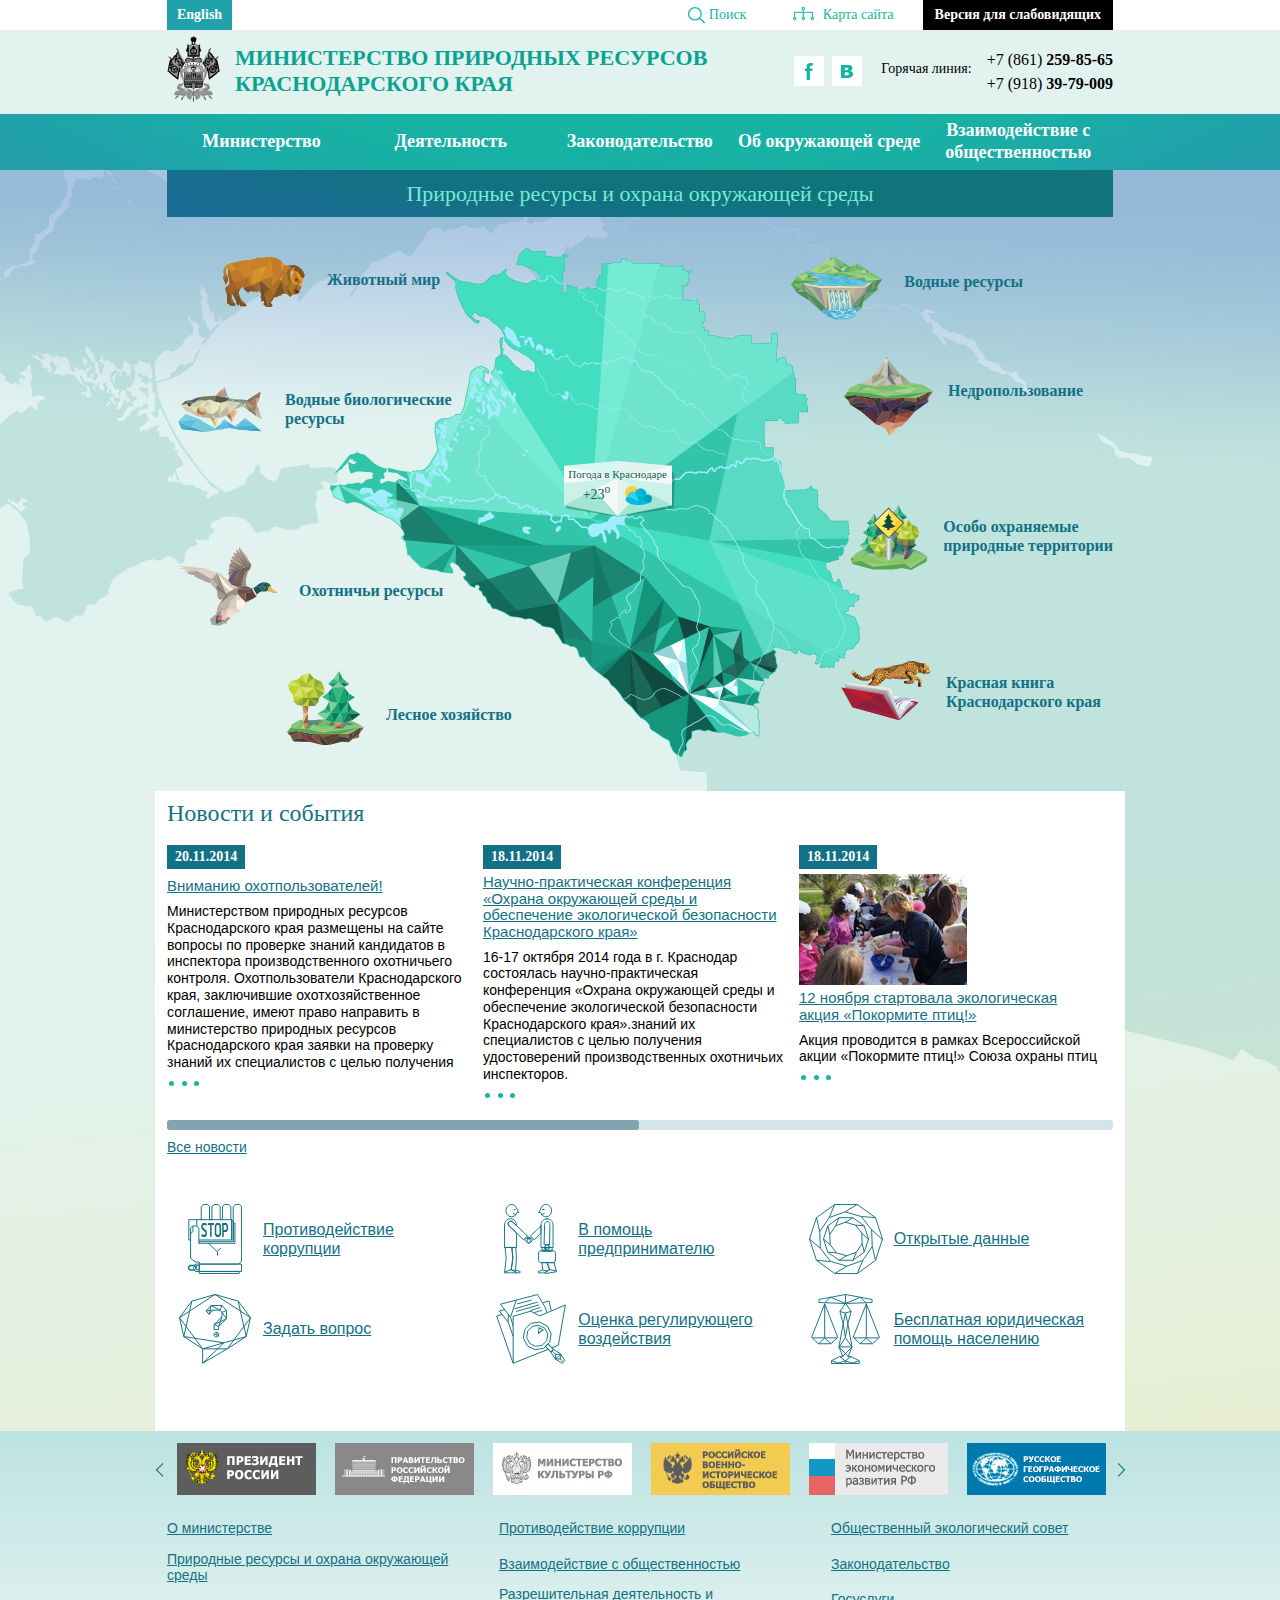
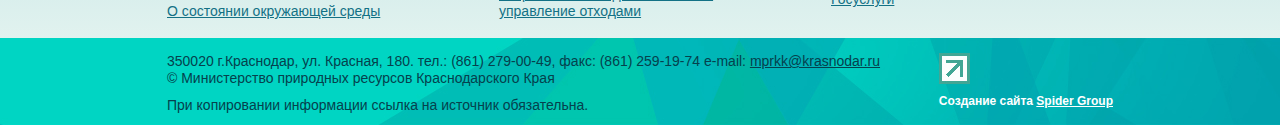
==== commit 9ff5d7ba: "final" ====
--- a/index.html
+++ b/index.html
@@ -1,9 +1,11 @@
 <!doctype html>
-<html class="no-js" lang="en">
+<html class="no-js" lang="en" xmlns="http://www.w3.org/1999/html" xmlns="http://www.w3.org/1999/html"
+      xmlns="http://www.w3.org/1999/html" xmlns="http://www.w3.org/1999/html">
 <head>
     <meta charset="utf-8" />
     <meta name="viewport" content="width=device-width, initial-scale=1.0" />
     <title>МИНИСТЕРСТВО ПРИРОДНЫХ РЕСУРСОВ КРАСНОДАРСКОГО КРАЯ</title>
+    <link rel="shortcut icon" href="img/favicon.png" type="image/png">
     <link rel="stylesheet" href="css/foundation.css" />
     <link rel="stylesheet" href="js/owl-carousel/owl.carousel.css"/>
     <link rel="stylesheet" href="js/jscrollpane/jquery.jscrollpane.css"/>
@@ -52,9 +54,7 @@
                     <div class="row">
                         <div class="small-12 columns">
                             <div class="box-logo left">
-                                <a class="logo left" href="/">
-                                    <img src="img/logo.png" alt="МИНИСТЕРСТВО ПРИРОДНЫХ РЕСУРСОВ КРАСНОДАРСКОГО КРАЯ"/>
-                                </a>
+                                <a class="logo left" href="/">МИНИСТЕРСТВО ПРИРОДНЫХ РЕСУРСОВ КРАСНОДАРСКОГО КРАЯ</a>
                                 <div class="site-name left">
                                     <h1>МИНИСТЕРСТВО ПРИРОДНЫХ РЕСУРСОВ<br/>КРАСНОДАРСКОГО КРАЯ</h1>
                                 </div>
@@ -86,54 +86,56 @@
                                 <li>
                                     <i class="nolink"><span>Министерство</span></i>
                                     <div class="box-sub-menu">
-                                        <div class="row">
-                                            <div class="small-12 columns">
-                                                <div class="item-menu">
-                                                    <h5 class="title">О Министерстве</h5>
-                                                    <ul class="sub-menu">
-                                                        <li>
-                                                            <a href="#">Положение о министерстве</a>
-                                                        </li>
-                                                        <li>
-                                                            <a href="#">Структура министерства</a>
-                                                        </li>
-                                                        <li>
-                                                            <a href="#">Руководство</a>
-                                                        </li>
-                                                        <li>
-                                                            <a href="#">Государственная гражданская служба и кадры</a>
-                                                        </li>
-                                                        <li>
-                                                            <a href="#">Контакты</a>
-                                                        </li>
-                                                    </ul>
+                                        <div class="row-con">
+                                            <div class="row">
+                                                <div class="small-12 columns">
+                                                    <div class="item-menu">
+                                                        <h5 class="title">О Министерстве</h5>
+                                                        <ul class="sub-menu">
+                                                            <li>
+                                                                <a href="#">Положение о министерстве</a>
+                                                            </li>
+                                                            <li>
+                                                                <a href="#">Структура министерства</a>
+                                                            </li>
+                                                            <li>
+                                                                <a href="#">Руководство</a>
+                                                            </li>
+                                                            <li>
+                                                                <a href="#">Государственная гражданская служба и кадры</a>
+                                                            </li>
+                                                            <li>
+                                                                <a href="#">Контакты</a>
+                                                            </li>
+                                                        </ul>
+                                                    </div>
+                                                    <div class="item-menu">
+                                                        <h5 class="title">Подведомственные организации</h5>
+                                                        <ul class="sub-menu">
+                                                            <li>
+                                                                <a href="#">Контакты</a>
+                                                            </li>
+                                                        </ul>
+                                                    </div>
+                                                    <div class="item-menu">
+                                                        <h5 class="title">Пресс-служба</h5>
+                                                        <ul class="sub-menu">
+                                                            <li>
+                                                                <a href="#">Выступления руководителей</a>
+                                                            </li>
+                                                            <li>
+                                                                <a href="#">Министерство и СМИ</a>
+                                                            </li>
+                                                            <li>
+                                                                <a href="#">Новости</a>
+                                                            </li>
+                                                            <li>
+                                                                <a href="#">Архив новостей</a>
+                                                            </li>
+                                                        </ul>
+                                                    </div>
+                                                    <a class="close"></a>
                                                 </div>
-                                                <div class="item-menu">
-                                                    <h5 class="title">Подведомственные организации</h5>
-                                                    <ul class="sub-menu">
-                                                        <li>
-                                                            <a href="#">Контакты</a>
-                                                        </li>
-                                                    </ul>
-                                                </div>
-                                                <div class="item-menu">
-                                                    <h5 class="title">Пресс-служба</h5>
-                                                    <ul class="sub-menu">
-                                                        <li>
-                                                            <a href="#">Выступления руководителей</a>
-                                                        </li>
-                                                        <li>
-                                                            <a href="#">Министерство и СМИ</a>
-                                                        </li>
-                                                        <li>
-                                                            <a href="#">Новости</a>
-                                                        </li>
-                                                        <li>
-                                                            <a href="#">Архив новостей</a>
-                                                        </li>
-                                                    </ul>
-                                                </div>
-                                                <a class="close"></a>
                                             </div>
                                         </div>
                                     </div>
@@ -299,36 +301,52 @@
                                     </div>
                                 </div>
                                 <div class="item item-1">
-                                    <div class="icon animal"></div>
-                                    <a href="#">Животный мир</a>
+                                    <a href="#">
+                                        <span class="icon animal"></span>
+                                        <span class="text">Животный мир</span>
+                                    </a>
                                 </div>
                                 <div class="item item-2">
-                                    <div class="icon aquatic"></div>
-                                    <a href="#">Водные биологические<br/>ресурсы</a>
+                                    <a href="#">
+                                        <span class="icon aquatic"></span>
+                                        <span class="text">Водные биологические<br/>ресурсы</span>
+                                    </a>
                                 </div>
                                 <div class="item item-3">
-                                    <div class="icon hunting"></div>
-                                    <a href="#">Охотничьи ресурсы</a>
+                                    <a href="#">
+                                        <span class="icon hunting"></span>
+                                        <span class="text">Охотничьи ресурсы</span>
+                                    </a>
                                 </div>
                                 <div class="item item-4">
-                                    <div class="icon forestry"></div>
-                                    <a href="#">Лесное хозяйство</a>
+                                    <a href="#">
+                                        <span class="icon forestry"></span>
+                                        <span class="text">Лесное хозяйство</span>
+                                    </a>
                                 </div>
                                 <div class="item item-5">
-                                    <div class="icon water"></div>
-                                    <a href="#">Водные ресурсы</a>
+                                    <a href="#">
+                                        <span class="icon water"></span>
+                                        <span class="text">Водные ресурсы</span>
+                                    </a>
                                 </div>
                                 <div class="item item-6">
-                                    <div class="icon subsoil"></div>
-                                    <a href="#">Недропользование</a>
+                                    <a href="#">
+                                        <span class="icon subsoil"></span>
+                                        <span class="text">Недропользование</span>
+                                    </a>
                                 </div>
                                 <div class="item item-7">
-                                    <div class="icon protected"></div>
-                                    <a href="#">Особо охраняемые<br/>природные территории</a>
+                                    <a href="#">
+                                        <span class="icon protected"></span>
+                                        <span class="text">Особо охраняемые<br/>природные территории</span>
+                                    </a>
                                 </div>
                                 <div class="item item-8">
-                                    <div class="icon book"></div>
-                                    <a href="#">Красная книга<br/>Краснодарского края </a>
+                                    <a href="#">
+                                        <span class="icon book"></span>
+                                        <span class="text">Красная книга<br/>Краснодарского края</span>
+                                    </a>
                                 </div>
                             </div>
                         </div>
@@ -350,9 +368,11 @@
                                                 <p>Министерством природных ресурсов Краснодарского края размещены на сайте вопросы по проверке знаний кандидатов в инспектора производственного охотничьего контроля. Охотпользователи Краснодарского края, заключившие охотхозяйственное соглашение, имеют право направить в министерство природных ресурсов Краснодарского края заявки на проверку знаний их специалистов с целью получения</p>
                                             </div>
                                             <div class="more">
-                                                <span></span>
-                                                <span></span>
-                                                <span></span>
+                                                <a href="#">
+                                                    <span></span>
+                                                    <span></span>
+                                                    <span></span>
+                                                </a>
                                             </div>
                                         </div>
                                         <div class="news-item">
@@ -364,9 +384,11 @@
                                                 <p>16-17 октября 2014 года в г. Краснодар состоялась научно-практическая конференция «Охрана окружающей среды и обеспечение экологической безопасности Краснодарского края».знаний их специалистов с целью получения удостоверений производственных охотничьих инспекторов.</p>
                                             </div>
                                             <div class="more">
-                                                <span></span>
-                                                <span></span>
-                                                <span></span>
+                                                <a href="#">
+                                                    <span></span>
+                                                    <span></span>
+                                                    <span></span>
+                                                </a>
                                             </div>
                                         </div>
                                         <div class="news-item">
@@ -381,9 +403,11 @@
                                                 <p>Акция проводится в рамках Всероссийской акции «Покормите птиц!» Союза охраны птиц</p>
                                             </div>
                                             <div class="more">
-                                                <span></span>
-                                                <span></span>
-                                                <span></span>
+                                                <a href="#">
+                                                    <span></span>
+                                                    <span></span>
+                                                    <span></span>
+                                                </a>
                                             </div>
                                         </div>
                                         <div class="news-item">
@@ -395,9 +419,11 @@
                                                 <p>Министерством природных ресурсов Краснодарского края размещены на сайте вопросы по проверке знаний кандидатов в инспектора производственного охотничьего контроля. Охотпользователи Краснодарского края, заключившие охотхозяйственное соглашение, имеют право направить в министерство природных ресурсов Краснодарского края заявки на проверку знаний их специалистов с целью получения</p>
                                             </div>
                                             <div class="more">
-                                                <span></span>
-                                                <span></span>
-                                                <span></span>
+                                                <a href="#">
+                                                    <span></span>
+                                                    <span></span>
+                                                    <span></span>
+                                                </a>
                                             </div>
                                         </div>
                                         <div class="news-item">
@@ -412,9 +438,11 @@
                                                 <p>Акция проводится в рамках Всероссийской акции «Покормите птиц!» Союза охраны птиц</p>
                                             </div>
                                             <div class="more">
-                                                <span></span>
-                                                <span></span>
-                                                <span></span>
+                                                <a href="#">
+                                                    <span></span>
+                                                    <span></span>
+                                                    <span></span>
+                                                </a>
                                             </div>
                                         </div>
                                         <div class="news-item">
@@ -426,9 +454,11 @@
                                                 <p>16-17 октября 2014 года в г. Краснодар состоялась научно-практическая конференция «Охрана окружающей среды и обеспечение экологической безопасности Краснодарского края».знаний их специалистов с целью получения удостоверений производственных охотничьих инспекторов.</p>
                                             </div>
                                             <div class="more">
-                                                <span></span>
-                                                <span></span>
-                                                <span></span>
+                                                <a href="#">
+                                                    <span></span>
+                                                    <span></span>
+                                                    <span></span>
+                                                </a>
                                             </div>
                                         </div>
                                     </div>
@@ -575,6 +605,9 @@
         </div>
     </div>
 
+
+    <div id="layout"></div>
+
     <script src="js/foundation.min.js"></script>
     <script>
       $(document).foundation();
--- a/css/style.css
+++ b/css/style.css
@@ -1,8 +1,11 @@
 @charset "UTF-8";
 body {
-  background: url("../img/bg.jpg") no-repeat center 170px transparent;
+  background: url("../img/bg.jpg") no-repeat center 170px #e5efd9;
   font-family: "Arial Narrow";
   font-size: 16px;
+}
+body.not-front {
+  background: url("../img/not-front-bg.jpg") no-repeat center top #e5efd9;
 }
 
 html, body {
@@ -12,6 +15,24 @@
 
 a {
   outline: none;
+}
+
+p {
+  color: #000;
+  font-family: "Arial";
+  font-size: 16px;
+  line-height: 1.2;
+  margin: 0 0 15px;
+}
+p a {
+  color: #147185;
+  font-family: "Arial";
+  font-size: 16px;
+  line-height: 1.2;
+  text-decoration: underline;
+}
+p a:hover {
+  color: #05414e;
 }
 
 .hidden {
@@ -46,6 +67,14 @@
 }
 a:hover {
   color: #13b7a1;
+}
+
+#page-title {
+  margin: 10px 0 30px;
+  color: #137185;
+  font-family: "Arial Narrow";
+  font-size: 30px;
+  line-height: 1.2;
 }
 
 .header {
@@ -124,15 +153,73 @@
   border-color: #13b7a1;
   width: 300px;
 }
+.header .tools .search form input[type="text"]::-webkit-input-placeholder {
+  opacity: 1;
+  -webkit-transition: opacity 0.3s ease;
+  -moz-transition: opacity 0.3s ease;
+  -o-transition: opacity 0.3s ease;
+  transition: opacity 0.3s ease;
+}
+.header .tools .search form input[type="text"]:-moz-placeholder {
+  opacity: 1;
+  -webkit-transition: opacity 0.3s ease;
+  -moz-transition: opacity 0.3s ease;
+  -o-transition: opacity 0.3s ease;
+  transition: opacity 0.3s ease;
+}
+.header .tools .search form input[type="text"]:-moz-placeholder {
+  opacity: 1;
+  -webkit-transition: opacity 0.3s ease;
+  -moz-transition: opacity 0.3s ease;
+  -o-transition: opacity 0.3s ease;
+  transition: opacity 0.3s ease;
+}
+.header .tools .search form input[type="text"]:-ms-input-placeholder {
+  opacity: 1;
+  -webkit-transition: opacity 0.3s ease;
+  -moz-transition: opacity 0.3s ease;
+  -o-transition: opacity 0.3s ease;
+  transition: opacity 0.3s ease;
+}
+.header .tools .search form input[type="text"]:focus::-webkit-input-placeholder {
+  opacity: 0;
+  -webkit-transition: opacity 0.3s ease;
+  -moz-transition: opacity 0.3s ease;
+  -o-transition: opacity 0.3s ease;
+  transition: opacity 0.3s ease;
+}
+.header .tools .search form input[type="text"]:focus::-moz-placeholder {
+  opacity: 0;
+  -webkit-transition: opacity 0.3s ease;
+  -moz-transition: opacity 0.3s ease;
+  -o-transition: opacity 0.3s ease;
+  transition: opacity 0.3s ease;
+}
+.header .tools .search form input[type="text"]:focus::-moz-placeholder {
+  opacity: 0;
+  -webkit-transition: opacity 0.3s ease;
+  -moz-transition: opacity 0.3s ease;
+  -o-transition: opacity 0.3s ease;
+  transition: opacity 0.3s ease;
+}
+.header .tools .search form input[type="text"]:focus:-ms-input-placeholder {
+  opacity: 0;
+  -webkit-transition: opacity 0.3s ease;
+  -moz-transition: opacity 0.3s ease;
+  -o-transition: opacity 0.3s ease;
+  transition: opacity 0.3s ease;
+}
 .header .tools .search form button[type="submit"] {
   display: block;
   position: absolute;
+  outline: none;
   left: 5px;
   top: 2px;
   width: 17px;
   height: 17px;
   padding: 0 0;
   margin: 0 0 0;
+  border: none;
   background: url("../img/icons/small/sprite.png") no-repeat 0 0 transparent;
 }
 .header .tools .links a.zoom {
@@ -186,6 +273,12 @@
 .header .header-region .box-logo {
   margin: 6px 0 0 0;
 }
+.header .header-region .box-logo .logo {
+  width: 53px;
+  height: 66px;
+  font-size: 0px;
+  background: url("../img/logo.png") no-repeat 0 0 transparent;
+}
 .header .header-region .box-logo .site-name {
   margin: 9px 0 0 15px;
 }
@@ -254,7 +347,7 @@
 }
 .header .header-region .social li a.fb:hover:after {
   content: "";
-  background: url("../img/icons/small/sprite.png") no-repeat -17px 0 transparent;
+  background: url("../img/icons/small/sprite.png") no-repeat -58px -18px transparent;
 }
 .header .header-region .social li a.fb:after {
   content: "";
@@ -288,6 +381,7 @@
   display: block;
   width: 100%;
   position: relative;
+  z-index: 10;
 }
 .header .navigation .row {
   width: 970px;
@@ -360,6 +454,10 @@
   background: linear-gradient(to bottom, #10757c 0%, #34a2ae 100%);
   filter: progid:DXImageTransform.Microsoft.gradient(startColorstr='#10757c', endColorstr='#34a2ae', GradientType=0 );
 }
+.header .navigation ul.menu > li .box-sub-menu .row-con {
+  width: 100%;
+  margin: 0 auto;
+}
 .header .navigation ul.menu > li .box-sub-menu .item-menu {
   display: block;
   float: left;
@@ -418,6 +516,38 @@
   right: 10px;
   top: 10px;
   background: url("../img/icons/small/sprite.png") no-repeat -40px 0 transparent;
+  -webkit-transition: all 0.4s ease;
+  -webkit-transition-delay: 0s;
+  -moz-transition: all 0.4s ease 0s;
+  -o-transition: all 0.4s ease 0s;
+  transition: all 0.4s ease 0s;
+}
+.header .navigation ul.menu > li .box-sub-menu .close:hover {
+  -webkit-transform: rotate(90deg);
+  -moz-transform: rotate(90deg);
+  -ms-transform: rotate(90deg);
+  -o-transform: rotate(90deg);
+  transform: rotate(90deg);
+}
+
+#layout {
+  display: none;
+  position: fixed;
+  width: 100%;
+  height: 100%;
+  background: transparent;
+  left: 0;
+  top: 0;
+}
+
+#layout-resources {
+  display: none;
+  position: fixed;
+  width: 100%;
+  height: 100%;
+  background: transparent;
+  left: 0;
+  top: 0;
 }
 
 .footer {
@@ -474,6 +604,8 @@
   margin: 0 0 0;
 }
 .footer .bottom .right .website-creation a {
+  font-family: "Arial";
+  font-size: 12px;
   color: #fff;
   text-decoration: underline;
 }
@@ -505,12 +637,30 @@
   margin: 0 0 0;
 }
 .menu-footer ul li a:hover {
-  text-decoration: none;
+  color: #05414d;
 }
 
 .main {
   display: block;
   width: 100%;
+}
+.main .main-content .page-container {
+  background: #fff;
+  padding: 4px;
+  display: inline-block;
+  width: 100%;
+  margin: 0 0 -6px;
+}
+.main .main-content .page-container .sidebar-left {
+  display: block;
+  float: left;
+  width: 235px;
+}
+.main .main-content .page-container .box-content {
+  display: block;
+  float: right;
+  width: 703px;
+  padding: 0 11px 0 15px;
 }
 
 .block-resources .block-title {
@@ -544,8 +694,11 @@
   line-height: 1.2;
   display: inline-block;
 }
-.block-resources .content .item a:hover {
+.block-resources .content .item a:hover .text {
   text-decoration: underline;
+}
+.block-resources .content .item a .text {
+  display: inline-block;
 }
 .block-resources .content .item .icon {
   float: left;
@@ -555,35 +708,35 @@
   left: 56px;
   top: 40px;
 }
-.block-resources .content .item.item-1 a {
+.block-resources .content .item.item-1 a .text {
   margin: 13px 0;
 }
 .block-resources .content .item.item-2 {
   left: 10px;
   top: 170px;
 }
-.block-resources .content .item.item-2 a {
+.block-resources .content .item.item-2 a .text {
   margin: 3px 0;
 }
 .block-resources .content .item.item-3 {
   left: 10px;
   top: 330px;
 }
-.block-resources .content .item.item-3 a {
+.block-resources .content .item.item-3 a .text {
   margin: 34px 0 0;
 }
 .block-resources .content .item.item-4 {
   left: 120px;
   top: 454px;
 }
-.block-resources .content .item.item-4 a {
+.block-resources .content .item.item-4 a .text {
   margin: 34px 0 0;
 }
 .block-resources .content .item.item-5 {
   right: 90px;
   top: 40px;
 }
-.block-resources .content .item.item-5 a {
+.block-resources .content .item.item-5 a .text {
   margin: 15px 0 0;
 }
 .block-resources .content .item.item-6 {
@@ -593,7 +746,7 @@
 .block-resources .content .item.item-6 .icon {
   margin: 0 15px 0 0;
 }
-.block-resources .content .item.item-6 a {
+.block-resources .content .item.item-6 a .text {
   margin: 24px 0 0;
 }
 .block-resources .content .item.item-7 {
@@ -603,7 +756,7 @@
 .block-resources .content .item.item-7 .icon {
   margin: 0 15px 0 0;
 }
-.block-resources .content .item.item-7 a {
+.block-resources .content .item.item-7 a .text {
   margin: 12px 0 0;
 }
 .block-resources .content .item.item-8 {
@@ -613,7 +766,7 @@
 .block-resources .content .item.item-8 .icon {
   margin: 0 15px 0 0;
 }
-.block-resources .content .item.item-8 a {
+.block-resources .content .item.item-8 a .text {
   margin: 12px 0 0;
 }
 .block-resources .content .weather {
@@ -813,6 +966,9 @@
   margin-top: -7px;
   font-size: 0px;
 }
+.baners-footer .owl-carousel .owl-controls .owl-prev:hover {
+  background: url("../img/icons/small/sprite.png") no-repeat -80px -16px transparent;
+}
 .baners-footer .owl-carousel .owl-controls .owl-next {
   display: block;
   position: absolute;
@@ -823,6 +979,9 @@
   height: 15px;
   margin-top: -7px;
   font-size: 0px;
+}
+.baners-footer .owl-carousel .owl-controls .owl-next:hover {
+  background: url("../img/icons/small/sprite.png") no-repeat -88px -16px transparent;
 }
 
 .front-content .content {
@@ -910,7 +1069,7 @@
   display: inline-block;
 }
 .block-news .news-scroll .news-item .title a:hover {
-  text-decoration: none;
+  color: #05414e;
 }
 .block-news .news-scroll .news-item .body {
   display: inline-block;
@@ -927,13 +1086,782 @@
 .block-news .news-scroll .news-item .more {
   display: block;
   line-height: 16px;
-  position: absolute;
+  position: relative;
+  text-align: left;
+  font-size: 0px;
+}
+.block-news .news-scroll .news-item .more a:hover span {
+  background: #05414e;
+}
+.block-news .news-scroll .news-item .more span {
+  display: inline-block;
+  margin: 0 2px;
+  font-size: 0px;
+  width: 5px;
+  height: 5px;
+  background: #14b7a2;
+  -webkit-border-radius: 10px;
+  -moz-border-radius: 10px;
+  -ms-border-radius: 10px;
+  -o-border-radius: 10px;
+  border-radius: 10px;
+}
+.block-news .all-news {
+  text-align: left;
+  display: inline-block;
+  width: 100%;
+  margin: 5px 0 25px;
+}
+.block-news .all-news a {
+  color: #137185;
+  font-family: "Arial";
+  font-size: 14px;
+  text-decoration: underline;
+  display: inline-block;
+}
+.block-news .all-news a:hover {
+  color: #05414d;
+}
+
+.block-dop-menu {
+  margin: 0 0 50px;
+}
+.block-dop-menu ul.menu {
+  display: inline-block;
+  width: 100%;
+  margin: 0 0 0;
+}
+.block-dop-menu ul.menu li {
+  display: block;
+  float: left;
+  width: 33.3333%;
+}
+.block-dop-menu ul.menu li a {
+  display: block;
+  position: relative;
+  width: 100%;
+  height: 90px;
+  padding: 0 0 0 96px;
+  background: #fff;
+  -webkit-transition: all 0.4s ease;
+  -webkit-transition-delay: 0s;
+  -moz-transition: all 0.4s ease 0s;
+  -o-transition: all 0.4s ease 0s;
+  transition: all 0.4s ease 0s;
+}
+.block-dop-menu ul.menu li a:hover {
+  background: #147185;
+}
+.block-dop-menu ul.menu li a:hover .text {
+  color: #fff;
+}
+.block-dop-menu ul.menu li a:hover .stop {
+  background: url("../img/svg-icons/sourse/stop_corruption-active.svg") no-repeat center transparent;
+  -webkit-background-size: auto 70px;
+  -moz-background-size: auto 70px;
+  -o-background-size: auto 70px;
+  background-size: auto 70px;
+}
+.block-dop-menu ul.menu li a:hover .help {
+  background: url("../img/svg-icons/sourse/help_entrepreneurs-active.svg") no-repeat center transparent;
+  -webkit-background-size: auto 70px;
+  -moz-background-size: auto 70px;
+  -o-background-size: auto 70px;
+  background-size: auto 70px;
+}
+.block-dop-menu ul.menu li a:hover .data {
+  background: url("../img/svg-icons/sourse/open_data-active.svg") no-repeat center transparent;
+  -webkit-background-size: auto 70px;
+  -moz-background-size: auto 70px;
+  -o-background-size: auto 70px;
+  background-size: auto 70px;
+}
+.block-dop-menu ul.menu li a:hover .question {
+  background: url("../img/svg-icons/sourse/ask_question-active.svg") no-repeat center transparent;
+  -webkit-background-size: auto 70px;
+  -moz-background-size: auto 70px;
+  -o-background-size: auto 70px;
+  background-size: auto 70px;
+}
+.block-dop-menu ul.menu li a:hover .evaluation {
+  background: url("../img/svg-icons/sourse/evaluation-active.svg") no-repeat center transparent;
+  -webkit-background-size: auto 70px;
+  -moz-background-size: auto 70px;
+  -o-background-size: auto 70px;
+  background-size: auto 70px;
+}
+.block-dop-menu ul.menu li a:hover .aid {
+  background: url("../img/svg-icons/sourse/free_legal_aid-active.svg") no-repeat center transparent;
+  -webkit-background-size: auto 70px;
+  -moz-background-size: auto 70px;
+  -o-background-size: auto 70px;
+  background-size: auto 70px;
+}
+.block-dop-menu ul.menu li a:after {
+  content: "";
+  display: inline-block;
+  height: 100%;
+  vertical-align: middle;
+  width: 0.1%;
+}
+.block-dop-menu ul.menu li a .icon {
+  position: absolute;
+  display: block;
+  left: 0;
+  top: 10px;
+}
+.block-dop-menu ul.menu li a .text {
+  display: inline-block;
+  max-width: 97.9%;
+  vertical-align: middle;
+  color: #137185;
+  font-family: "Arial";
+  font-size: 16px;
+  text-decoration: underline;
+  line-height: 1.2;
+}
+.block-dop-menu ul.menu li a .icon {
+  left: 10px;
+  top: 10px;
+}
+
+.menu-resources .box-title {
+  background: url("../img/resources-title.jpg") no-repeat center top;
+  height: 47px;
+  text-align: center;
+  line-height: 47px;
+}
+.menu-resources .box-title a.show-resourses {
+  color: #fff;
+  font-family: "Arial Narrow";
+  font-size: 18px;
+  font-weight: bold;
+  line-height: 1;
+  display: inline-block;
+  border-bottom: 1px dashed #fff;
+}
+.menu-resources .box-title a.show-resourses:hover {
+  border-color: transparent;
+}
+.menu-resources .small-block-resourses {
+  background: url("../img/small-block-resourses-bg.jpg") no-repeat center top transparent;
+  display: none;
+  position: absolute;
+  left: 12px;
+  top: 0;
+  width: 946px;
+  height: 217px;
+  z-index: 5;
+}
+.menu-resources .small-block-resourses h4 {
+  color: #fff;
+  font-family: "Arial Narrow";
+  font-size: 18px;
+  font-weight: bold;
+  line-height: 45px;
+  text-align: center;
+  margin: 0 0 15px;
+}
+.menu-resources .small-block-resourses .close-small-resourses {
+  display: block;
+  width: 17px;
+  height: 17px;
+  position: absolute;
+  right: 10px;
+  top: 10px;
+  background: url("../img/icons/small/sprite.png") no-repeat -40px 0 transparent;
+  -webkit-transition: all 0.4s ease;
+  -webkit-transition-delay: 0s;
+  -moz-transition: all 0.4s ease 0s;
+  -o-transition: all 0.4s ease 0s;
+  transition: all 0.4s ease 0s;
+}
+.menu-resources .small-block-resourses .close-small-resourses:hover {
+  -webkit-transform: rotate(90deg);
+  -moz-transform: rotate(90deg);
+  -ms-transform: rotate(90deg);
+  -o-transform: rotate(90deg);
+  transform: rotate(90deg);
+}
+.menu-resources .small-block-resourses ul {
+  margin: 0 0;
+}
+.menu-resources .small-block-resourses ul li {
+  padding: 0 15px 20px;
+}
+.menu-resources .small-block-resourses ul li .item {
+  height: 46px;
+  padding: 0 0 0 60px;
+  position: relative;
+}
+.menu-resources .small-block-resourses ul li .item:after {
+  content: "";
+  display: inline-block;
+  height: 100%;
+  vertical-align: middle;
+  width: 0.1%;
+}
+.menu-resources .small-block-resourses ul li .item a {
+  position: relative;
+  display: inline-block;
+  max-width: 97.9%;
+  vertical-align: middle;
+  color: #fff;
+  font-family: "Arial Narrow";
+  font-size: 16px;
+  line-height: 1.2;
+}
+.menu-resources .small-block-resourses ul li .item a:hover {
+  text-decoration: underline;
+}
+.menu-resources .small-block-resourses ul li .item .icon {
+  display: block;
+  position: absolute;
+  left: 0;
+  top: 0;
+  -webkit-transition: all 0.4s ease;
+  -webkit-transition-delay: 0s;
+  -moz-transition: all 0.4s ease 0s;
+  -o-transition: all 0.4s ease 0s;
+  transition: all 0.4s ease 0s;
+}
+.menu-resources .small-block-resourses ul li .item .icon.animal {
+  display: block;
+  width: 48px;
+  height: 29px;
+  top: 8px;
+  background: url("../img/svg-icons/sourse/animal_resources.svg");
+  -webkit-background-size: 48px 29px;
+  -moz-background-size: 48px 29px;
+  -o-background-size: 48px 29px;
+  background-size: 48px 29px;
+}
+.menu-resources .small-block-resourses ul li .item .icon.aquatic {
+  display: block;
+  width: 46px;
+  height: 24px;
+  top: 12px;
+  background: url("../img/svg-icons/sourse/aquatic_biological_resources.svg");
+  -webkit-background-size: 46px 24px;
+  -moz-background-size: 46px 24px;
+  -o-background-size: 46px 24px;
+  background-size: 46px 24px;
+}
+.menu-resources .small-block-resourses ul li .item .icon.hunting {
+  display: block;
+  width: 47px;
+  height: 37px;
+  top: 4px;
+  background: url("../img/svg-icons/sourse/hunting_resources.svg");
+  -webkit-background-size: 47px 37px;
+  -moz-background-size: 47px 37px;
+  -o-background-size: 47px 37px;
+  background-size: 47px 37px;
+}
+.menu-resources .small-block-resourses ul li .item .icon.forestry {
+  display: block;
+  width: 47px;
+  height: 46px;
+  background: url("../img/svg-icons/sourse/forestry.svg");
+  -webkit-background-size: 47px 46px;
+  -moz-background-size: 47px 46px;
+  -o-background-size: 47px 46px;
+  background-size: 47px 46px;
+}
+.menu-resources .small-block-resourses ul li .item .icon.water {
+  display: block;
+  width: 47px;
+  height: 33px;
+  top: 6px;
+  background: url("../img/svg-icons/sourse/water_resources.svg");
+  -webkit-background-size: 47px 33px;
+  -moz-background-size: 47px 33px;
+  -o-background-size: 47px 33px;
+  background-size: 47px 33px;
+}
+.menu-resources .small-block-resourses ul li .item .icon.subsoil {
+  display: block;
+  width: 47px;
+  height: 42px;
+  top: 2px;
+  background: url("../img/svg-icons/sourse/subsoil.svg");
+  -webkit-background-size: 47px 42px;
+  -moz-background-size: 47px 42px;
+  -o-background-size: 47px 42px;
+  background-size: 47px 42px;
+}
+.menu-resources .small-block-resourses ul li .item .icon.protected {
+  display: block;
+  width: 47px;
+  height: 40px;
+  top: 3px;
+  background: url("../img/svg-icons/sourse/protected_areas.svg");
+  -webkit-background-size: 47px 40px;
+  -moz-background-size: 47px 40px;
+  -o-background-size: 47px 40px;
+  background-size: 47px 40px;
+}
+.menu-resources .small-block-resourses ul li .item .icon.book {
+  display: block;
+  width: 47px;
+  height: 32px;
+  top: 7px;
+  background: url("../img/svg-icons/sourse/red_book.svg");
+  -webkit-background-size: 47px 32px;
+  -moz-background-size: 47px 32px;
+  -o-background-size: 47px 32px;
+  background-size: 47px 32px;
+}
+
+.breadcrumbs {
+  padding: 8px 0 10px;
+  margin: 0 0 0;
+  border: none;
+  background: transparent;
+  -webkit-border-radius: 0;
+  -moz-border-radius: 0;
+  -ms-border-radius: 0;
+  -o-border-radius: 0;
+  border-radius: 0;
+}
+.breadcrumbs > * {
+  margin: 0;
+  float: left;
+  line-height: 1;
+  text-transform: none;
+  color: #fff;
+}
+.breadcrumbs > *:before {
+  content: "|";
+  color: #fff;
+  margin: 0 5px;
+  position: relative;
+  top: -1px;
+  text-decoration: none;
+  font-size: 14px;
+  font-weight: normal !important;
+}
+.breadcrumbs li.current a {
+  text-decoration: none;
+  color: #fff;
+}
+.breadcrumbs li a {
+  color: #fff;
+  font-family: "Arial Narrow";
+  font-size: 14px;
+  font-weight: bold;
+  text-decoration: underline;
+}
+.breadcrumbs li a:hover {
+  text-decoration: none;
+}
+
+ul.pagination {
+  margin: 20px 0 25px;
+  min-height: inherit;
+  height: auto;
+  display: inline-block;
+  width: 100%;
+  text-align: center;
+}
+ul.pagination li {
+  margin: 0 5px;
+  line-height: 15px;
+  background: transparent;
+  height: inherit;
+  display: inline-block;
+  float: none;
+  vertical-align: top;
+}
+ul.pagination li:first-child a {
+  display: block;
+  background: url("../img/icons/small/sprite.png") no-repeat -80px 0;
+  width: 8px;
+  height: 15px;
+}
+ul.pagination li:first-child a:hover {
+  background: url("../img/icons/small/sprite.png") no-repeat -80px -16px;
+}
+ul.pagination li:last-child a {
+  display: block;
+  background: url("../img/icons/small/sprite.png") no-repeat -89px 0;
+  width: 8px;
+  height: 15px;
+}
+ul.pagination li:last-child a:hover {
+  background: url("../img/icons/small/sprite.png") no-repeat -89px -16px;
+}
+ul.pagination li.current a {
+  text-decoration: none;
+  background: transparent;
+  color: #000;
+}
+ul.pagination li a {
+  color: #137185;
+  font-family: "Arial Narrow";
+  font-size: 14px;
+  font-weight: bold;
+  text-decoration: underline;
+  padding: 0 0;
+  line-height: 1;
+  -webkit-border-radius: 0;
+  -moz-border-radius: 0;
+  -ms-border-radius: 0;
+  -o-border-radius: 0;
+  border-radius: 0;
+  background: transparent;
+}
+ul.pagination li a:hover {
+  color: #05414e;
+  background: transparent;
+}
+
+.accordion-menu .accordion-navigation {
+  background: #14b7a2;
+}
+.accordion-menu .accordion-navigation.active > a {
+  background: #14b7a2;
+}
+.accordion-menu .accordion-navigation.active > a:after {
+  content: "";
+  background: url("../img/icons/small/sprite.png") no-repeat -107px 0;
+  width: 15px;
+  height: 8px;
+  display: block;
+  position: absolute;
+  right: 10px;
+  top: 50%;
+  margin-top: -4px;
+}
+.accordion-menu .accordion-navigation > a {
+  display: inline-block;
+  position: relative;
+  width: 100%;
+  padding: 5px 30px 5px 10px;
+  background: #14b7a2;
+  color: #fff;
+  font-family: "Arial Narrow";
+  font-size: 16px;
+  font-weight: bold;
+  line-height: 1.2;
+}
+.accordion-menu .accordion-navigation > a:hover {
+  background: #10747c;
+}
+.accordion-menu .accordion-navigation > a:after {
+  content: "";
+  background: url("../img/icons/small/sprite.png") no-repeat -98px 0;
+  width: 8px;
+  height: 15px;
+  display: block;
+  position: absolute;
+  right: 13px;
+  top: 50%;
+  margin-top: -8px;
+}
+.accordion-menu .accordion-navigation .content {
+  padding: 0 0 0;
+}
+.accordion-menu .accordion-navigation .content ul.sub-menu {
+  margin: 0 0;
+  list-style: none;
+  background: #14b7a2;
+}
+.accordion-menu .accordion-navigation .content ul.sub-menu li {
+  width: 100%;
+}
+.accordion-menu .accordion-navigation .content ul.sub-menu li.active {
+  background: #10747c;
+  font-weight: bold;
+}
+.accordion-menu .accordion-navigation .content ul.sub-menu li a {
+  padding: 4px 0 4px 10px;
+  display: block;
+  width: 100%;
+  color: #fff;
+  font-family: "Arial Narrow";
+  font-size: 16px;
+  font-weight: normal;
+  line-height: 1.2;
+}
+.accordion-menu .accordion-navigation .content ul.sub-menu li a:hover {
+  background: #10747c;
+}
+
+.sidebar-left .block-dop-menu {
+  margin: 20px 0 20px;
+}
+.sidebar-left .block-dop-menu ul.menu {
+  display: inline-block;
+  width: 100%;
+  margin: 0 0 0;
+}
+.sidebar-left .block-dop-menu ul.menu li {
+  display: block;
+  float: left;
+  width: 100%;
+}
+.sidebar-left .block-dop-menu ul.menu li a {
+  display: block;
+  position: relative;
+  width: 100%;
+  height: 68px;
+  padding: 0 0 0 54px;
+  background: #fff;
+  -webkit-transition: all 0.4s ease;
+  -webkit-transition-delay: 0s;
+  -moz-transition: all 0.4s ease 0s;
+  -o-transition: all 0.4s ease 0s;
+  transition: all 0.4s ease 0s;
+}
+.sidebar-left .block-dop-menu ul.menu li a:hover {
+  background: #147185;
+}
+.sidebar-left .block-dop-menu ul.menu li a:hover .text {
+  color: #fff;
+}
+.sidebar-left .block-dop-menu ul.menu li a:hover .icon.stop {
+  background: url("../img/svg-icons/sourse/stop_corruption-active.svg") no-repeat center transparent;
+  -webkit-background-size: auto 42px;
+  -moz-background-size: auto 42px;
+  -o-background-size: auto 42px;
+  background-size: auto 42px;
+}
+.sidebar-left .block-dop-menu ul.menu li a:hover .icon.help {
+  background: url("../img/svg-icons/sourse/help_entrepreneurs-smol-active.svg") no-repeat center transparent;
+  -webkit-background-size: auto 42px;
+  -moz-background-size: auto 42px;
+  -o-background-size: auto 42px;
+  background-size: auto 42px;
+}
+.sidebar-left .block-dop-menu ul.menu li a:hover .icon.data {
+  background: url("../img/svg-icons/sourse/open_data-active.svg") no-repeat center transparent;
+  -webkit-background-size: auto 42px;
+  -moz-background-size: auto 42px;
+  -o-background-size: auto 42px;
+  background-size: auto 42px;
+}
+.sidebar-left .block-dop-menu ul.menu li a:hover .icon.question {
+  background: url("../img/svg-icons/sourse/ask_question-active.svg") no-repeat center transparent;
+  -webkit-background-size: auto 42px;
+  -moz-background-size: auto 42px;
+  -o-background-size: auto 42px;
+  background-size: auto 42px;
+}
+.sidebar-left .block-dop-menu ul.menu li a:hover .icon.evaluation {
+  background: url("../img/svg-icons/sourse/evaluation-active.svg") no-repeat center transparent;
+  -webkit-background-size: auto 42px;
+  -moz-background-size: auto 42px;
+  -o-background-size: auto 42px;
+  background-size: auto 42px;
+}
+.sidebar-left .block-dop-menu ul.menu li a:hover .icon.aid {
+  background: url("../img/svg-icons/sourse/free_legal_aid-active.svg") no-repeat center transparent;
+  -webkit-background-size: auto 42px;
+  -moz-background-size: auto 42px;
+  -o-background-size: auto 42px;
+  background-size: auto 42px;
+}
+.sidebar-left .block-dop-menu ul.menu li a.active {
+  background: #147185;
+}
+.sidebar-left .block-dop-menu ul.menu li a.active .text {
+  color: #fff;
+}
+.sidebar-left .block-dop-menu ul.menu li a.active .icon.stop {
+  background: url("../img/svg-icons/sourse/stop_corruption-active.svg") no-repeat center transparent;
+  -webkit-background-size: auto 42px;
+  -moz-background-size: auto 42px;
+  -o-background-size: auto 42px;
+  background-size: auto 42px;
+}
+.sidebar-left .block-dop-menu ul.menu li a.active .icon.help {
+  background: url("../img/svg-icons/sourse/help_entrepreneurs-smol-active.svg") no-repeat center transparent;
+  -webkit-background-size: auto 42px;
+  -moz-background-size: auto 42px;
+  -o-background-size: auto 42px;
+  background-size: auto 42px;
+}
+.sidebar-left .block-dop-menu ul.menu li a.active .icon.data {
+  background: url("../img/svg-icons/sourse/open_data-active.svg") no-repeat center transparent;
+  -webkit-background-size: auto 42px;
+  -moz-background-size: auto 42px;
+  -o-background-size: auto 42px;
+  background-size: auto 42px;
+}
+.sidebar-left .block-dop-menu ul.menu li a.active .icon.question {
+  background: url("../img/svg-icons/sourse/ask_question-active.svg") no-repeat center transparent;
+  -webkit-background-size: auto 42px;
+  -moz-background-size: auto 42px;
+  -o-background-size: auto 42px;
+  background-size: auto 42px;
+}
+.sidebar-left .block-dop-menu ul.menu li a.active .icon.evaluation {
+  background: url("../img/svg-icons/sourse/evaluation-active.svg") no-repeat center transparent;
+  -webkit-background-size: auto 42px;
+  -moz-background-size: auto 42px;
+  -o-background-size: auto 42px;
+  background-size: auto 42px;
+}
+.sidebar-left .block-dop-menu ul.menu li a.active .icon.aid {
+  background: url("../img/svg-icons/sourse/free_legal_aid-active.svg") no-repeat center transparent;
+  -webkit-background-size: auto 42px;
+  -moz-background-size: auto 42px;
+  -o-background-size: auto 42px;
+  background-size: auto 42px;
+}
+.sidebar-left .block-dop-menu ul.menu li a:after {
+  content: "";
+  display: inline-block;
+  height: 100%;
+  vertical-align: middle;
+  width: 0.1%;
+}
+.sidebar-left .block-dop-menu ul.menu li a .icon {
+  position: absolute;
+  display: block;
+  left: 4px;
+  top: 13px;
+}
+.sidebar-left .block-dop-menu ul.menu li a .icon.stop {
+  display: block;
+  width: 35px;
+  height: 42px;
+  background: url("../img/svg-icons/sourse/stop_corruption.svg") no-repeat center transparent;
+  -webkit-background-size: auto 42px;
+  -moz-background-size: auto 42px;
+  -o-background-size: auto 42px;
+  background-size: auto 42px;
+}
+.sidebar-left .block-dop-menu ul.menu li a .icon.help {
+  display: block;
+  width: 35px;
+  height: 42px;
+  background: url("../img/svg-icons/sourse/help_entrepreneurs-smol.svg") no-repeat center transparent;
+  -webkit-background-size: auto 42px;
+  -moz-background-size: auto 42px;
+  -o-background-size: auto 42px;
+  background-size: auto 42px;
+}
+.sidebar-left .block-dop-menu ul.menu li a .icon.data {
+  display: block;
+  width: 44px;
+  height: 42px;
+  background: url("../img/svg-icons/sourse/open_data.svg") no-repeat center transparent;
+  -webkit-background-size: auto 42px;
+  -moz-background-size: auto 42px;
+  -o-background-size: auto 42px;
+  background-size: auto 42px;
+}
+.sidebar-left .block-dop-menu ul.menu li a .icon.question {
+  display: block;
+  width: 43px;
+  height: 42px;
+  top: 15px;
+  background: url("../img/svg-icons/sourse/ask_question.svg") no-repeat center transparent;
+  -webkit-background-size: auto 42px;
+  -moz-background-size: auto 42px;
+  -o-background-size: auto 42px;
+  background-size: auto 42px;
+}
+.sidebar-left .block-dop-menu ul.menu li a .icon.evaluation {
+  display: block;
+  width: 42px;
+  height: 42px;
+  background: url("../img/svg-icons/sourse/evaluation.svg") no-repeat center transparent;
+  -webkit-background-size: auto 42px;
+  -moz-background-size: auto 42px;
+  -o-background-size: auto 42px;
+  background-size: auto 42px;
+}
+.sidebar-left .block-dop-menu ul.menu li a .icon.aid {
+  display: block;
+  width: 42px;
+  height: 42px;
+  background: url("../img/svg-icons/sourse/free_legal_aid.svg") no-repeat center transparent;
+  -webkit-background-size: auto 42px;
+  -moz-background-size: auto 42px;
+  -o-background-size: auto 42px;
+  background-size: auto 42px;
+}
+.sidebar-left .block-dop-menu ul.menu li a .text {
+  display: inline-block;
+  max-width: 97.9%;
+  vertical-align: middle;
+  color: #137185;
+  font-family: "Arial";
+  font-size: 14px;
+  text-decoration: underline;
+  line-height: 1.2;
+}
+
+.news .news-item {
+  display: inline-block;
+  width: 100%;
+  position: relative;
+  margin: 0 0 30px;
+}
+.news .news-item:last-child {
+  margin-bottom: 80px;
+}
+.news .news-item .date {
+  height: 24px;
+  background-color: #137185;
+  display: block;
+  float: left;
+  padding: 0 8px;
+  color: #fff;
+  font-family: "Arial Narrow";
+  font-size: 14px;
+  font-weight: bold;
+  line-height: 24px;
+  margin: 0 0 5px;
+}
+.news .news-item .img {
+  display: inline-block;
+  width: 100%;
+  margin: 0 0 5px;
+}
+.news .news-item .title {
+  display: inline-block;
+  width: 100%;
+  margin: 0 0 5px;
+}
+.news .news-item .title a {
+  color: #147185;
+  font-family: "Arial";
+  font-size: 16px;
+  text-decoration: underline;
+  line-height: 1.1;
+  display: inline-block;
+}
+.news .news-item .title a:hover {
+  color: #05414e;
+}
+.news .news-item .body {
+  display: inline-block;
+  width: 100%;
+  margin: 0 0 5px;
+}
+.news .news-item .body p {
+  color: #000;
+  font-family: "Arial";
+  font-size: 14px;
+  line-height: 1.2;
+  margin: 0 0 0;
+}
+.news .news-item .more {
+  display: block;
+  line-height: 16px;
   left: 0;
   bottom: 0;
-  text-align: center;
+  text-align: left;
   font-size: 0px;
 }
-.block-news .news-scroll .news-item .more span {
+.news .news-item .more a:hover span {
+  background: #05414e;
+}
+.news .news-item .more span {
   display: inline-block;
   margin: 0 2px;
   font-size: 0px;
@@ -946,123 +1874,1124 @@
   -o-border-radius: 4px;
   border-radius: 4px;
 }
-.block-news .all-news {
-  text-align: left;
-  display: inline-block;
-  width: 100%;
-  margin: 5px 0 25px;
-}
-.block-news .all-news a {
-  color: #137185;
-  font-family: "Arial";
-  font-size: 14px;
-  text-decoration: underline;
-  display: inline-block;
-}
-.block-news .all-news a:hover {
-  text-decoration: none;
-}
-
-.block-dop-menu {
-  margin: 0 0 50px;
-}
-.block-dop-menu ul.menu {
-  display: inline-block;
-  width: 100%;
-  margin: 0 0 0;
-}
-.block-dop-menu ul.menu li {
+
+.news-page .news-content .date {
+  height: 24px;
+  background-color: #137185;
   display: block;
   float: left;
-  width: 33.3333%;
-}
-.block-dop-menu ul.menu li a {
-  display: block;
+  padding: 0 8px;
+  color: #fff;
+  font-family: "Arial Narrow";
+  font-size: 14px;
+  font-weight: bold;
+  line-height: 24px;
+  margin: 0 0 15px;
+}
+.news-page .news-content #page-title {
+  clear: both;
+}
+.news-page .news-content .news-img {
+  display: inline-block;
+  width: 100%;
+  margin: 0 0 20px;
+}
+.news-page .news-content .news-img a {
+  display: inline-block;
+  border: 8px solid #e1f1ef;
+}
+.news-page .news-content .body {
+  margin-bottom: 10px;
+  display: inline-block;
+  width: 100%;
+}
+.news-page .news-content .body p {
+  text-align: justify;
+}
+
+.news-slider {
+  padding: 10px 8px 10px;
+  margin: 0 0 45px;
+  background: #e1f2ef;
   position: relative;
-  width: 100%;
-  height: 90px;
-  padding: 0 0 0 96px;
-  background: #fff;
+}
+.news-slider:after {
+  content: "";
+  width: 45px;
+  display: block;
+  position: absolute;
+  left: 0;
+  top: 0;
+  bottom: 0;
+  z-index: 2;
+  background: #e1f2ef;
+  background: -moz-linear-gradient(left, #e1f2ef 0%, rgba(225, 242, 239, 0) 100%);
+  background: -webkit-gradient(left top, right top, color-stop(0%, #e1f2ef), color-stop(100%, rgba(225, 242, 239, 0)));
+  background: -webkit-linear-gradient(left, #e1f2ef 0%, rgba(225, 242, 239, 0) 100%);
+  background: -o-linear-gradient(left, #e1f2ef 0%, rgba(225, 242, 239, 0) 100%);
+  background: -ms-linear-gradient(left, #e1f2ef 0%, rgba(225, 242, 239, 0) 100%);
+  background: linear-gradient(to right, #e1f2ef 0%, rgba(225, 242, 239, 0) 100%);
+  filter: progid:DXImageTransform.Microsoft.gradient(startColorstr='#e1f2ef', endColorstr='#e1f2ef', GradientType=1 );
+}
+.news-slider:before {
+  content: "";
+  width: 45px;
+  display: block;
+  position: absolute;
+  right: 0;
+  top: 0;
+  bottom: 0;
+  z-index: 2;
+  background: rgba(225, 242, 239, 0);
+  background: -moz-linear-gradient(left, rgba(225, 242, 239, 0) 0%, #e1f2ef 100%);
+  background: -webkit-gradient(left top, right top, color-stop(0%, rgba(225, 242, 239, 0)), color-stop(100%, #e1f2ef));
+  background: -webkit-linear-gradient(left, rgba(225, 242, 239, 0) 0%, #e1f2ef 100%);
+  background: -o-linear-gradient(left, rgba(225, 242, 239, 0) 0%, #e1f2ef 100%);
+  background: -ms-linear-gradient(left, rgba(225, 242, 239, 0) 0%, #e1f2ef 100%);
+  background: linear-gradient(to right, rgba(225, 242, 239, 0) 0%, #e1f2ef 100%);
+  filter: progid:DXImageTransform.Microsoft.gradient(startColorstr='#e1f2ef', endColorstr='#e1f2ef', GradientType=1 );
+}
+.news-slider .owl-wrapper .owl-item {
+  margin: 0 0 0 0;
+  padding: 0 5px;
+}
+.news-slider .owl-wrapper .owl-item a {
+  position: relative;
+  display: inline-block;
+}
+.news-slider .owl-wrapper .owl-item a:after {
+  content: "";
+  background: rgba(0, 0, 0, 0.4);
   -webkit-transition: all 0.4s ease;
   -webkit-transition-delay: 0s;
   -moz-transition: all 0.4s ease 0s;
   -o-transition: all 0.4s ease 0s;
   transition: all 0.4s ease 0s;
-}
-.block-dop-menu ul.menu li a:hover {
-  background: #147185;
-}
-.block-dop-menu ul.menu li a:hover .text {
+  display: block;
+  position: absolute;
+  left: 0;
+  top: 0;
+  right: 0;
+  bottom: 0;
+  opacity: 0;
+}
+.news-slider .owl-wrapper .owl-item a:hover:after {
+  opacity: 1;
+}
+.news-slider .owl-controls .owl-prev {
+  display: block;
+  position: absolute;
+  left: 2px;
+  top: 50%;
+  background: url("../img/icons/small/sprite.png") no-repeat -80px 0 transparent;
+  width: 8px;
+  height: 15px;
+  margin-top: -7px;
+  font-size: 0px;
+  z-index: 8;
+}
+.news-slider .owl-controls .owl-prev:hover {
+  background: url("../img/icons/small/sprite.png") no-repeat -80px -16px transparent;
+}
+.news-slider .owl-controls .owl-next {
+  display: block;
+  position: absolute;
+  right: 3px;
+  top: 50%;
+  background: url("../img/icons/small/sprite.png") no-repeat -88px 0 transparent;
+  width: 8px;
+  height: 15px;
+  margin-top: -7px;
+  font-size: 0px;
+  z-index: 8;
+}
+.news-slider .owl-controls .owl-next:hover {
+  background: url("../img/icons/small/sprite.png") no-repeat -88px -16px transparent;
+}
+
+.news-controls {
+  display: inline-block;
+  width: 100%;
+  margin: 0 0 45px;
+  position: relative;
+}
+.news-controls .left {
+  line-height: 16px;
+}
+.news-controls .right {
+  position: relative;
+  line-height: 16px;
+}
+.news-controls .right:after {
+  content: "";
+  background: #137185;
+  width: 1px;
+  height: 14px;
+  display: block;
+  position: absolute;
+  left: 51%;
+  top: 3px;
+}
+.news-controls a {
+  color: #137185;
+  font-family: "Arial Narrow";
+  font-size: 14px;
+  font-weight: normal;
+  text-decoration: underline;
+  position: relative;
+}
+.news-controls a:hover {
+  color: #05414d;
+}
+.news-controls a.all-news {
+  padding: 0 0 0 24px;
+}
+.news-controls a.all-news:hover:after {
+  background: url("../img/icons/small/sprite.png") no-repeat -123px -9px;
+}
+.news-controls a.all-news:after {
+  content: "";
+  background: url("../img/icons/small/sprite.png") no-repeat -123px 0;
+  width: 15px;
+  height: 9px;
+  display: block;
+  position: absolute;
+  left: 0;
+  top: 4px;
+}
+.news-controls a.prew-news {
+  padding: 0 0 0 20px;
+  margin: 0 12px 0 0;
+}
+.news-controls a.prew-news:hover:after {
+  background: url("../img/icons/small/sprite.png") no-repeat -80px -16px transparent;
+}
+.news-controls a.prew-news:after {
+  content: "";
+  display: block;
+  position: absolute;
+  left: 0;
+  top: 1px;
+  background: url("../img/icons/small/sprite.png") no-repeat -80px 0 transparent;
+  width: 8px;
+  height: 15px;
+}
+.news-controls a.next-news {
+  padding: 0 20px 0 0;
+  margin: 0 0 0 12px;
+}
+.news-controls a.next-news:hover:after {
+  background: url("../img/icons/small/sprite.png") no-repeat -88px -16px transparent;
+}
+.news-controls a.next-news:after {
+  content: "";
+  display: block;
+  position: absolute;
+  right: 0;
+  top: 1px;
+  background: url("../img/icons/small/sprite.png") no-repeat -88px 0 transparent;
+  width: 8px;
+  height: 15px;
+}
+
+.content-page {
+  margin-bottom: 50px;
+}
+.content-page .page #page-title {
+  clear: both;
+}
+.content-page .page .content-img {
+  display: inline-block;
+  width: 100%;
+  margin: 0 0 20px;
+}
+.content-page .page .content-img a {
+  display: inline-block;
+  border: 8px solid #e1f1ef;
+}
+.content-page .page .body {
+  margin-bottom: 10px;
+  display: inline-block;
+  width: 100%;
+}
+.content-page .page .body p {
+  text-align: justify;
+}
+.content-page .page .body h4 {
+  font-family: "Arial";
+  font-weight: bold;
+  font-size: 18px;
+  margin: 25px 0 25px;
+  line-height: 1.2;
+}
+.content-page .page .body ul {
+  list-style: none;
+  margin: 0 0 35px;
+  padding: 0 0 0;
+}
+.content-page .page .body ul li {
+  position: relative;
+  padding: 0 0 0 16px;
+  margin: 0 0 10px 0;
+  color: #000;
+  font-family: "Arial";
+  font-size: 16px;
+  line-height: 1.2;
+}
+.content-page .page .body ul li:after {
+  content: "";
+  background-color: #15b3a3;
+  display: block;
+  width: 8px;
+  height: 8px;
+  position: absolute;
+  left: 2px;
+  top: 5px;
+  -webkit-transform: rotate(45deg);
+  -moz-transform: rotate(45deg);
+  -ms-transform: rotate(45deg);
+  -o-transform: rotate(45deg);
+  transform: rotate(45deg);
+}
+.content-page .page .body table {
+  border: 1px solid #b2d0d7;
+  background: #fff;
+  border-collapse: collapse;
+  width: 100%;
+  margin: 0 0 30px;
+}
+.content-page .page .body table tr {
+  background: transparent;
+}
+.content-page .page .body table tr:nth-of-type(even) {
+  background: transparent;
+}
+.content-page .page .body table tr th {
+  background: #e1f2ef;
+  color: #000;
+  font-family: "Arial";
+  font-size: 13px;
+  font-weight: bold;
+  padding: 8px 10px;
+  line-height: 1.2;
+  border: 1px solid #b2d0d7;
+}
+.content-page .page .body table tr th:nth-child(1) {
+  width: 390px;
+}
+.content-page .page .body table tr th:nth-child(2) {
+  width: 175px;
+  text-align: center;
+}
+.content-page .page .body table tr th:nth-child(3) {
+  text-align: center;
+}
+.content-page .page .body table tr th span {
+  font-weight: normal;
+}
+.content-page .page .body table tr td {
+  border: 1px solid #b2d0d7;
+  color: #000;
+  font-family: "Arial";
+  font-size: 13px;
+  line-height: 1.2;
+}
+.content-page .page .body table tr td:nth-child(2) {
+  text-align: center;
+}
+.content-page .page .body table tr td:nth-child(3) {
+  text-align: center;
+}
+
+.documents {
+  display: inline-block;
+  width: 100%;
+  margin: 0 0 8px;
+}
+.documents h4 {
+  color: #000;
+  font-family: "Arial";
+  font-size: 14px;
+  font-weight: bold;
+  line-height: 1;
+  margin: 0 0 12px;
+}
+.documents .doc-item {
+  display: inline-block;
+  width: 100%;
+  padding: 0 0 0 16px;
+  margin: 0 0 8px 0;
+  position: relative;
+}
+.documents .doc-item:after {
+  content: "";
+  width: 9px;
+  height: 12px;
+  border: 1px solid #adcdd3;
+  background-color: #e1f1ef;
+  display: block;
+  position: absolute;
+  left: 0;
+  top: 4px;
+}
+.documents .doc-item p {
+  margin: 0 0;
+}
+.documents .doc-item p a {
+  font-size: 13px;
+  color: #147185;
+  text-decoration: underline;
+}
+.documents .doc-item p a:hover {
+  color: #05414e;
+}
+.documents .doc-item p span {
+  color: #000;
+  font-family: "Arial";
+  font-size: 13px;
+}
+
+.contact-page {
+  margin: 0 0 15px 0;
+}
+.contact-page .info p {
+  line-height: 1.5;
+}
+.contact-page .map {
+  display: inline-block;
+  width: 100%;
+  margin: 0 0 25px;
+}
+.contact-page h5 {
+  color: #000;
+  font-family: "Arial Narrow";
+  font-size: 20px;
+  line-height: 1.2;
+  margin: 0 0 25px;
+}
+
+table.info {
+  width: 100%;
+  border: none;
+  border-collapse: collapse;
+  background: #e1f2ef;
+  margin-bottom: 0;
+}
+table.info tbody {
+  border: none;
+}
+table.info tr {
+  background: transparent;
+}
+table.info tr:nth-of-type(even) {
+  background: transparent;
+}
+table.info tr:last-child td {
+  border-bottom: none;
+}
+table.info tr th {
+  background: #14b7a2;
   color: #fff;
-}
-.block-dop-menu ul.menu li a:hover .stop {
-  background: url("../img/svg-icons/sourse/stop_corruption-active.svg") no-repeat center transparent;
-  -webkit-background-size: auto 70px;
-  -moz-background-size: auto 70px;
-  -o-background-size: auto 70px;
-  background-size: auto 70px;
-}
-.block-dop-menu ul.menu li a:hover .help {
-  background: url("../img/svg-icons/sourse/help_entrepreneurs-active.svg") no-repeat center transparent;
-  -webkit-background-size: auto 70px;
-  -moz-background-size: auto 70px;
-  -o-background-size: auto 70px;
-  background-size: auto 70px;
-}
-.block-dop-menu ul.menu li a:hover .data {
-  background: url("../img/svg-icons/sourse/open_data-active.svg") no-repeat center transparent;
-  -webkit-background-size: auto 70px;
-  -moz-background-size: auto 70px;
-  -o-background-size: auto 70px;
-  background-size: auto 70px;
-}
-.block-dop-menu ul.menu li a:hover .question {
-  background: url("../img/svg-icons/sourse/ask_question-active.svg") no-repeat center transparent;
-  -webkit-background-size: auto 70px;
-  -moz-background-size: auto 70px;
-  -o-background-size: auto 70px;
-  background-size: auto 70px;
-}
-.block-dop-menu ul.menu li a:hover .evaluation {
-  background: url("../img/svg-icons/sourse/evaluation-active.svg") no-repeat center transparent;
-  -webkit-background-size: auto 70px;
-  -moz-background-size: auto 70px;
-  -o-background-size: auto 70px;
-  background-size: auto 70px;
-}
-.block-dop-menu ul.menu li a:hover .aid {
-  background: url("../img/svg-icons/sourse/free_legal_aid-active.svg") no-repeat center transparent;
-  -webkit-background-size: auto 70px;
-  -moz-background-size: auto 70px;
-  -o-background-size: auto 70px;
-  background-size: auto 70px;
-}
-.block-dop-menu ul.menu li a:after {
+  font-family: "Arial Narrow";
+  font-size: 16px;
+  font-weight: bold;
+  text-align: center;
+  padding: 12px;
+  text-transform: uppercase;
+}
+table.info tr td {
+  padding: 12px;
+  border-bottom: 1px solid #adcdd4;
+}
+table.info tr td:first-child {
+  width: 430px;
+}
+table.info tr td p {
+  color: #464646;
+  font-family: "Arial";
+  font-size: 14px;
+  line-height: 1.2 !important;
+  margin: 0 0 5px 0;
+}
+table.info tr td p strong {
+  font-weight: bold;
+  color: #000;
+}
+table.info tr td p:last-child {
+  margin-bottom: 0;
+}
+
+form button[type="submit"] {
+  display: block;
+  text-align: center;
+  padding: 0 35px;
+  height: 33px;
+  line-height: 31px;
+  color: #fff;
+  font-family: "Arial Narrow";
+  font-size: 16px;
+  font-weight: bold;
+  border: 1px solid #adcdd3;
+  background: #1ea6a8;
+  background: -moz-linear-gradient(top, #1ea6a8 0%, #157186 100%);
+  background: -webkit-gradient(left top, left bottom, color-stop(0%, #1ea6a8), color-stop(100%, #157186));
+  background: -webkit-linear-gradient(top, #1ea6a8 0%, #157186 100%);
+  background: -o-linear-gradient(top, #1ea6a8 0%, #157186 100%);
+  background: -ms-linear-gradient(top, #1ea6a8 0%, #157186 100%);
+  background: linear-gradient(to bottom, #1ea6a8 0%, #157186 100%);
+  filter: progid:DXImageTransform.Microsoft.gradient(startColorstr='#1ea6a8', endColorstr='#157186', GradientType=0 );
+}
+form button[type="submit"]:hover {
+  background: #074c5c;
+  background: -moz-linear-gradient(top, #074c5c 0%, #147185 100%);
+  background: -webkit-gradient(left top, left bottom, color-stop(0%, #074c5c), color-stop(100%, #147185));
+  background: -webkit-linear-gradient(top, #074c5c 0%, #147185 100%);
+  background: -o-linear-gradient(top, #074c5c 0%, #147185 100%);
+  background: -ms-linear-gradient(top, #074c5c 0%, #147185 100%);
+  background: linear-gradient(to bottom, #074c5c 0%, #147185 100%);
+  filter: progid:DXImageTransform.Microsoft.gradient(startColorstr='#074c5c', endColorstr='#147185', GradientType=0 );
+}
+form input[type="text"] {
+  display: block;
+  height: 33px;
+  padding: 0 14px;
+  margin: 0 0 0;
+  border: 1px solid #adcdd3;
+  background: #e1f1ef;
+  -webkit-box-shadow: 0 0 0 white;
+  -moz-box-shadow: 0 0 0 white;
+  box-shadow: 0 0 0 white;
+  color: #4d656b;
+  font-family: "Arial";
+  font-size: 14px;
+}
+form input[type="text"]:focus {
+  border-color: #137185;
+  background: #e1f1ef;
+}
+form input[type="text"]::-webkit-input-placeholder {
+  text-indent: 0px;
+  -webkit-transition: text-indent 0.3s ease;
+  -moz-transition: text-indent 0.3s ease;
+  -o-transition: text-indent 0.3s ease;
+  transition: text-indent 0.3s ease;
+}
+form input[type="text"]:-moz-placeholder {
+  text-indent: 0px;
+  -webkit-transition: text-indent 0.3s ease;
+  -moz-transition: text-indent 0.3s ease;
+  -o-transition: text-indent 0.3s ease;
+  transition: text-indent 0.3s ease;
+}
+form input[type="text"]:-moz-placeholder {
+  text-indent: 0px;
+  -webkit-transition: text-indent 0.3s ease;
+  -moz-transition: text-indent 0.3s ease;
+  -o-transition: text-indent 0.3s ease;
+  transition: text-indent 0.3s ease;
+}
+form input[type="text"]:-ms-input-placeholder {
+  text-indent: 0px;
+  -webkit-transition: text-indent 0.3s ease;
+  -moz-transition: text-indent 0.3s ease;
+  -o-transition: text-indent 0.3s ease;
+  transition: text-indent 0.3s ease;
+}
+form input[type="text"]:focus::-webkit-input-placeholder {
+  text-indent: 600px;
+  -webkit-transition: text-indent 0.3s ease;
+  -moz-transition: text-indent 0.3s ease;
+  -o-transition: text-indent 0.3s ease;
+  transition: text-indent 0.3s ease;
+}
+form input[type="text"]:focus::-moz-placeholder {
+  text-indent: 600px;
+  -webkit-transition: text-indent 0.3s ease;
+  -moz-transition: text-indent 0.3s ease;
+  -o-transition: text-indent 0.3s ease;
+  transition: text-indent 0.3s ease;
+}
+form input[type="text"]:focus::-moz-placeholder {
+  text-indent: 600px;
+  -webkit-transition: text-indent 0.3s ease;
+  -moz-transition: text-indent 0.3s ease;
+  -o-transition: text-indent 0.3s ease;
+  transition: text-indent 0.3s ease;
+}
+form input[type="text"]:focus:-ms-input-placeholder {
+  text-indent: 600px;
+  -webkit-transition: text-indent 0.3s ease;
+  -moz-transition: text-indent 0.3s ease;
+  -o-transition: text-indent 0.3s ease;
+  transition: text-indent 0.3s ease;
+}
+form input[type="text"].error {
+  border-color: #ff7f7f;
+  background-color: #ffe3e3;
+}
+form textarea {
+  display: block;
+  height: 150px;
+  padding: 5 14px;
+  margin: 0 0 0;
+  border: 1px solid #adcdd3;
+  background: #e1f1ef;
+  -webkit-box-shadow: 0 0 0 white;
+  -moz-box-shadow: 0 0 0 white;
+  box-shadow: 0 0 0 white;
+  color: #4d656b;
+  font-family: "Arial";
+  font-size: 14px;
+  resize: none;
+}
+form textarea:focus {
+  border-color: #137185;
+  background: #e1f1ef;
+}
+form textarea.error {
+  border-color: #ff7f7f;
+  background-color: #ffe3e3;
+}
+form label {
+  color: #000;
+  font-family: "Arial";
+  font-size: 14px;
+  display: block;
+  float: left;
+  line-height: 1;
+  margin: 8px 0;
+}
+form p.error {
+  color: #cc3333;
+  font-family: "Arial";
+  font-size: 14px;
+  line-height: 1.2;
+  margin: 0 0 20px 0;
+}
+form .field.error label {
+  color: #cc3333;
+}
+form .field.error input[type="text"] {
+  border-color: #ff7f7f;
+  background-color: #ffe3e3;
+}
+form.search .fields {
+  display: inline-block;
+  width: 100%;
+}
+form.search input[type="text"] {
+  display: block;
+  float: left;
+  width: 557px;
+  height: 33px;
+  padding: 0 14px;
+  margin: 0 0 0;
+  border: 1px solid #adcdd3;
+  background-color: #e1f1ef;
+  -webkit-box-shadow: 0 0 0 white;
+  -moz-box-shadow: 0 0 0 white;
+  box-shadow: 0 0 0 white;
+  color: #4d656b;
+  font-family: "Arial";
+  font-size: 14px;
+}
+form.search input[type="text"]:focus {
+  border-color: #137185;
+  background: #e1f1ef;
+}
+form.search button[type="submit"] {
+  display: block;
+  float: right;
+  width: 116px;
+  text-align: center;
+  padding: 0 0;
+  height: 33px;
+  line-height: 31px;
+  color: #fff;
+  font-family: "Arial Narrow";
+  font-size: 16px;
+  font-weight: bold;
+  border: 1px solid #adcdd3;
+  background: #1ea6a8;
+  background: -moz-linear-gradient(top, #1ea6a8 0%, #157186 100%);
+  background: -webkit-gradient(left top, left bottom, color-stop(0%, #1ea6a8), color-stop(100%, #157186));
+  background: -webkit-linear-gradient(top, #1ea6a8 0%, #157186 100%);
+  background: -o-linear-gradient(top, #1ea6a8 0%, #157186 100%);
+  background: -ms-linear-gradient(top, #1ea6a8 0%, #157186 100%);
+  background: linear-gradient(to bottom, #1ea6a8 0%, #157186 100%);
+  filter: progid:DXImageTransform.Microsoft.gradient(startColorstr='#1ea6a8', endColorstr='#157186', GradientType=0 );
+}
+form.search button[type="submit"]:hover {
+  background: #074c5c;
+  background: -moz-linear-gradient(top, #074c5c 0%, #147185 100%);
+  background: -webkit-gradient(left top, left bottom, color-stop(0%, #074c5c), color-stop(100%, #147185));
+  background: -webkit-linear-gradient(top, #074c5c 0%, #147185 100%);
+  background: -o-linear-gradient(top, #074c5c 0%, #147185 100%);
+  background: -ms-linear-gradient(top, #074c5c 0%, #147185 100%);
+  background: linear-gradient(to bottom, #074c5c 0%, #147185 100%);
+  filter: progid:DXImageTransform.Microsoft.gradient(startColorstr='#074c5c', endColorstr='#147185', GradientType=0 );
+}
+form.advanced-search {
+  display: inline-block;
+  width: 100%;
+  border: 1px solid #adcdd4;
+  padding: 12px;
+  margin-bottom: 20px;
+}
+form.advanced-search .title {
+  color: #000;
+  font-family: "Arial";
+  font-size: 14px;
+  font-weight: bold;
+  line-height: 1;
+  margin: 0 0 20px 0;
+}
+form.advanced-search .fields {
+  display: inline-block;
+  width: 100%;
+}
+form.advanced-search .fields .field {
+  width: 50%;
+  float: left;
+  padding: 0 8px 0 0;
+  margin: 0 0 20px;
+}
+form.advanced-search .fields .field:nth-child(2n) {
+  padding: 0 0 0 8px;
+}
+form.advanced-search .fields .field.field-date .custom-dropdown-area {
+  width: 195px;
+  min-width: 195px;
+}
+form.advanced-search .fields .field.field-section {
+  margin-bottom: 0;
+}
+form.advanced-search .fields .field.field-submit {
+  margin-bottom: 0;
+}
+form.advanced-search .fields .field.field-submit button[type="submit"] {
+  margin: 0 80px 0 0;
+}
+form.advanced-search .fields .field label {
+  color: #000;
+  font-family: "Arial";
+  font-size: 14px;
+  display: block;
+  float: left;
+  line-height: 1;
+  margin: 8px 0;
+}
+form.advanced-search .fields .field .custom-dropdown-area {
+  display: block;
+  float: right;
+  width: 228px;
+  min-width: 228px;
+}
+form.advanced-search .fields .field .custom-dropdown-area a.custom-dropdown-button {
+  border-width: 1px 28px 1px 1px;
+  border-style: solid;
+  border-color: #adcdd4;
+  color: #4d656b;
+  font-family: "Arial";
+  font-size: 14px;
+  height: 30px;
+  padding: 0 0 0 10px;
+  line-height: 28px;
+  background: #e1f2ef;
+  position: relative;
+}
+form.advanced-search .fields .field .custom-dropdown-area a.custom-dropdown-button:after {
+  content: "";
+  background: url("../img/icons/small/sprite.png") no-repeat -107px -9px;
+  width: 15px;
+  height: 8px;
+  display: block;
+  position: absolute;
+  right: -21px;
+  top: 50%;
+  margin-top: -3px;
+}
+form.advanced-search .fields .field .custom-dropdown-area a.custom-dropdown-button:hover {
+  background: #cfe8e4;
+}
+form.advanced-search .fields .field .custom-dropdown-area .custom-dropdown-options {
+  border-color: #adcdd4;
+  top: 32px !important;
+}
+form.advanced-search .fields .field .custom-dropdown-area .custom-dropdown-options li {
+  padding: 5px 10px;
+  background: #e1f2ef;
+}
+form.advanced-search .fields .field .custom-dropdown-area .custom-dropdown-options li:hover {
+  background: #cfe8e4;
+}
+form.advanced-search .fields .field .custom-dropdown-area .custom-dropdown-options li .option-title {
+  color: #4d656b;
+  font-family: "Arial";
+  font-size: 14px;
+}
+form.advanced-search input[type="text"] {
+  display: block;
+  float: left;
+  width: 557px;
+  height: 33px;
+  padding: 0 14px;
+  margin: 0 0 0;
+  border: 1px solid #adcdd3;
+  background-color: #e1f1ef;
+  -webkit-box-shadow: 0 0 0 white;
+  -moz-box-shadow: 0 0 0 white;
+  box-shadow: 0 0 0 white;
+  color: #4d656b;
+  font-family: "Arial";
+  font-size: 14px;
+}
+form.advanced-search button[type="submit"] {
+  display: block;
+  float: right;
+  width: 116px;
+  text-align: center;
+  padding: 0 0;
+  height: 33px;
+  line-height: 31px;
+  color: #fff;
+  font-family: "Arial Narrow";
+  font-size: 16px;
+  font-weight: bold;
+  border: 1px solid #adcdd3;
+  background: #1ea6a8;
+  background: -moz-linear-gradient(top, #1ea6a8 0%, #157186 100%);
+  background: -webkit-gradient(left top, left bottom, color-stop(0%, #1ea6a8), color-stop(100%, #157186));
+  background: -webkit-linear-gradient(top, #1ea6a8 0%, #157186 100%);
+  background: -o-linear-gradient(top, #1ea6a8 0%, #157186 100%);
+  background: -ms-linear-gradient(top, #1ea6a8 0%, #157186 100%);
+  background: linear-gradient(to bottom, #1ea6a8 0%, #157186 100%);
+  filter: progid:DXImageTransform.Microsoft.gradient(startColorstr='#1ea6a8', endColorstr='#157186', GradientType=0 );
+}
+form.advanced-search button[type="submit"]:hover {
+  background: #074c5c;
+  background: -moz-linear-gradient(top, #074c5c 0%, #147185 100%);
+  background: -webkit-gradient(left top, left bottom, color-stop(0%, #074c5c), color-stop(100%, #147185));
+  background: -webkit-linear-gradient(top, #074c5c 0%, #147185 100%);
+  background: -o-linear-gradient(top, #074c5c 0%, #147185 100%);
+  background: -ms-linear-gradient(top, #074c5c 0%, #147185 100%);
+  background: linear-gradient(to bottom, #074c5c 0%, #147185 100%);
+  filter: progid:DXImageTransform.Microsoft.gradient(startColorstr='#074c5c', endColorstr='#147185', GradientType=0 );
+}
+form.question p {
+  color: #000;
+  font-family: "Arial";
+  font-size: 14px;
+  line-height: 1.2;
+  margin: 0 0 20px 0;
+}
+form.question p.error {
+  color: #cc3333;
+}
+form.question .fields {
+  display: inline-block;
+  width: 100%;
+}
+form.question .fields .field input[type="text"] {
+  float: right;
+  margin-bottom: 20px;
+}
+form.question .fields .field.field-name input[type="text"] {
+  width: 550px;
+}
+form.question .fields .field.field-email {
+  display: block;
+  float: left;
+  width: 50%;
+  padding-right: 10px;
+}
+form.question .fields .field.field-email input[type="text"] {
+  width: 250px;
+}
+form.question .fields .field.field-phone {
+  display: block;
+  float: left;
+  width: 50%;
+  padding-left: 10px;
+}
+form.question .fields .field.field-phone input[type="text"] {
+  width: 250px;
+}
+form.question .fields .field.field-text {
+  display: inline-block;
+  width: 100%;
+}
+form.question .fields .field.field-text textarea {
+  width: 587px;
+  display: block;
+  float: right;
+  margin-bottom: 20px;
+}
+form.question .fields .box-btn {
+  display: inline-block;
+  width: 100%;
+}
+form.question .fields .box-btn p.text {
+  color: #000;
+  font-family: "Arial";
+  font-size: 12px;
+  line-height: 1.2;
+  margin: 0 0 0 68px;
+  display: block;
+  float: left;
+}
+form.question .fields .box-btn button[type="submit"] {
+  float: right;
+  margin-bottom: 0;
+}
+
+.search-page p.title {
+  color: #000;
+  font-family: "Arial";
+  font-size: 14px;
+  margin: 0 0 12px 0;
+}
+.search-page .search-result ul.search-list {
+  list-style-type: decimal;
+  margin-left: 20px;
+  margin-bottom: 30px;
+}
+.search-page .search-result ul.search-list li {
+  color: #000;
+  font-family: "Arial";
+  font-size: 14px;
+  margin-bottom: 12px;
+}
+.search-page .search-result ul.search-list li p.title {
+  font-family: "Arial";
+  font-size: 14px;
+  line-height: 1;
+  margin-bottom: 10px;
+}
+.search-page .search-result ul.search-list li p.title a {
+  line-height: 1;
+  font-size: 14px;
+  color: #147185;
+}
+.search-page .search-result ul.search-list li p.title a:hover {
+  color: #05414e;
+}
+.search-page .search-result ul.search-list li .body {
+  margin-bottom: 10px;
+  display: inline-block;
+  width: 100%;
+}
+.search-page .search-result ul.search-list li .body p {
+  font-family: "Arial";
+  font-size: 14px;
+  line-height: 1.2;
+  margin-bottom: 0;
+}
+.search-page .search-result ul.search-list li .data {
+  color: #000;
+  font-family: "Arial";
+  font-size: 14px;
+}
+
+.questions-page .title {
+  margin: 0 0 15px;
+  color: #000;
+  font-family: "Arial";
+  font-size: 16px;
+  font-weight: bold;
+  line-height: 1.2;
+}
+.questions-page .tabs {
+  display: block;
+  width: 100%;
+  margin-bottom: 0;
+}
+.questions-page .tabs .tab-title {
+  display: block;
+  width: 25%;
+  padding: 0;
+  margin-bottom: 0;
+}
+.questions-page .tabs .tab-title.active a {
+  border-color: #adcdd3;
+  color: #000;
+}
+.questions-page .tabs .tab-title.active a:before {
+  content: "";
+  display: block;
+  position: absolute;
+  background: #fff;
+  width: 100%;
+  height: 1px;
+  left: 0;
+  bottom: -1px;
+  right: 0;
+}
+.questions-page .tabs .tab-title a {
+  display: block;
+  position: relative;
+  width: 100%;
+  padding: 0 0;
+  height: 51px;
+  color: #137185;
+  font-family: "Arial";
+  font-size: 12px;
+  line-height: 1.2;
+  font-weight: bold;
+  text-align: center;
+  border-top: 1px solid #fff;
+  border-left: 1px solid #fff;
+  border-right: 1px solid #fff;
+  background: #fff;
+}
+.questions-page .tabs .tab-title a:hover {
+  color: #000;
+}
+.questions-page .tabs .tab-title a:after {
   content: "";
   display: inline-block;
   height: 100%;
   vertical-align: middle;
   width: 0.1%;
 }
-.block-dop-menu ul.menu li a .icon {
-  position: absolute;
-  display: block;
-  left: 0;
-  top: 10px;
-}
-.block-dop-menu ul.menu li a .text {
+.questions-page .tabs .tab-title a span {
+  text-align: center;
   display: inline-block;
   max-width: 97.9%;
   vertical-align: middle;
-  color: #137185;
+}
+.questions-page .tabs-content {
+  border: 1px solid #adcdd4;
+  margin-bottom: 40px;
+}
+.questions-page .tabs-content .content {
+  padding: 20px 10px;
+}
+
+.question-list .accordion {
+  margin: 0 0 40px 0;
+}
+.question-list .accordion li.accordion-navigation {
+  display: inline-block;
+  width: 100%;
+  margin: 0 0 20px !important;
+}
+.question-list .accordion li.accordion-navigation.active > a {
+  color: #05414e;
+  text-decoration: none;
+}
+.question-list .accordion li.accordion-navigation.active > a:after {
+  background: url("../img/svg-icons/sourse/question-active.svg") no-repeat 0 0 transparent;
+}
+.question-list .accordion li.accordion-navigation > a {
+  color: #147185;
   font-family: "Arial";
   font-size: 16px;
+  font-weight: 400;
+  line-height: 1.2;
+  margin: 12px 0 0 40px;
+  position: relative;
+  padding: 0 0 0;
+  background: transparent;
   text-decoration: underline;
-  line-height: 1.2;
-}
-.block-dop-menu ul.menu li a .icon {
-  left: 10px;
-  top: 10px;
+}
+.question-list .accordion li.accordion-navigation > a:after {
+  content: "";
+  background: url("../img/svg-icons/sourse/question.svg") no-repeat 0 0 transparent;
+  -webkit-background-size: 31px;
+  -moz-background-size: 31px;
+  -o-background-size: 31px;
+  background-size: 31px;
+  width: 31px;
+  height: 31px;
+  display: block;
+  position: absolute;
+  left: -40px;
+  top: 0;
+}
+.question-list .accordion li.accordion-navigation > a:hover {
+  color: #05414e;
+}
+.question-list .accordion li.accordion-navigation .content {
+  padding: 10px 0 10px 40px;
+}
+
+.fancybox-skin {
+  position: relative;
+  background: #e1f2ef;
+  color: #444;
+  text-shadow: none;
+  padding: 25px !important;
+  -webkit-border-radius: 0px;
+  -moz-border-radius: 0px;
+  -ms-border-radius: 0px;
+  -o-border-radius: 0px;
+  border-radius: 0px;
+  -webkit-box-shadow: 0 0 0 white;
+  -moz-box-shadow: 0 0 0 white;
+  box-shadow: 0 0 0 white;
+}
+
+.fancybox-close {
+  position: absolute;
+  top: 5px;
+  right: 5px;
+  width: 13px;
+  height: 13px;
+  cursor: pointer;
+  z-index: 8040;
+  background: url("../img/icons/small/sprite.png") no-repeat -40px -18px transparent;
+  -webkit-transition: all 0.4s ease;
+  -webkit-transition-delay: 0s;
+  -moz-transition: all 0.4s ease 0s;
+  -o-transition: all 0.4s ease 0s;
+  transition: all 0.4s ease 0s;
+}
+.fancybox-close:hover {
+  -webkit-transform: rotate(90deg);
+  -moz-transform: rotate(90deg);
+  -ms-transform: rotate(90deg);
+  -o-transform: rotate(90deg);
+  transform: rotate(90deg);
+}
+
+.fancybox-nav span {
+  position: absolute;
+  top: 50%;
+  width: 8px;
+  height: 15px;
+  margin-top: -7px;
+  cursor: pointer;
+  z-index: 8040;
+  visibility: visible;
+}
+.fancybox-nav.fancybox-prev:hover span {
+  background: url("../img/icons/small/sprite.png") no-repeat -80px -16px transparent;
+}
+.fancybox-nav.fancybox-prev span {
+  background: url("../img/icons/small/sprite.png") no-repeat -80px 0 transparent;
+  left: -17px;
+}
+.fancybox-nav.fancybox-next:hover span {
+  background: url("../img/icons/small/sprite.png") no-repeat -88px -16px transparent;
+}
+.fancybox-nav.fancybox-next span {
+  background: url("../img/icons/small/sprite.png") no-repeat -88px 0 transparent;
+  right: -16px;
+}
+
+.fancybox-title-over-wrap {
+  position: absolute;
+  text-align: center;
+  width: 100%;
+  bottom: 0;
+  left: 0;
+  color: #000;
+  font-family: "Arial";
+  font-size: 12px;
+  line-height: 1.1;
+  padding: 20px 10px 0;
+  background: #e1f2ef;
 }
 
 @media only screen and (-webkit-min-device-pixel-ratio: 1.5), only screen and (min--moz-device-pixel-ratio: 1.5), only screen and (-o-min-device-pixel-ratio: 3 / 2), only screen and (min-device-pixel-ratio: 1.5), only screen and (min-resolution: 192dpi) {
@@ -1092,6 +3021,16 @@
     background-size: 200px auto;
     width: 22px;
   }
+  .header .header-region .box-logo .logo {
+    width: 53px;
+    height: 66px;
+    font-size: 0px;
+    background: url("../img/logo-2x.png") no-repeat 0 0 transparent;
+    -webkit-background-size: 53px 66px;
+    -moz-background-size: 53px 66px;
+    -o-background-size: 53px 66px;
+    background-size: 53px 66px;
+  }
   .header .header-region .social li a.fb:hover:after {
     content: "";
     background: url("../img/icons/large/sprite.png") no-repeat -56px -17px transparent;
@@ -1133,6 +3072,93 @@
     background-size: 200px auto;
   }
 
+  .baners-footer .owl-carousel .owl-controls .owl-prev {
+    background: url("../img/icons/large/sprite.png") no-repeat -77px 0 transparent;
+    -webkit-background-size: 200px auto;
+    -moz-background-size: 200px auto;
+    -o-background-size: 200px auto;
+    background-size: 200px auto;
+  }
+  .baners-footer .owl-carousel .owl-controls .owl-prev:hover {
+    background: url("../img/icons/large/sprite.png") no-repeat -77px -16px transparent;
+    -webkit-background-size: 200px auto;
+    -moz-background-size: 200px auto;
+    -o-background-size: 200px auto;
+    background-size: 200px auto;
+  }
+  .baners-footer .owl-carousel .owl-controls .owl-next {
+    background: url("../img/icons/large/sprite.png") no-repeat -87px 0 transparent;
+    -webkit-background-size: 200px auto;
+    -moz-background-size: 200px auto;
+    -o-background-size: 200px auto;
+    background-size: 200px auto;
+  }
+  .baners-footer .owl-carousel .owl-controls .owl-next:hover {
+    background: url("../img/icons/large/sprite.png") no-repeat -87px -16px transparent;
+    -webkit-background-size: 200px auto;
+    -moz-background-size: 200px auto;
+    -o-background-size: 200px auto;
+    background-size: 200px auto;
+  }
+
+  .fancybox-nav.fancybox-prev:hover span {
+    background: url("../img/icons/large/sprite.png") no-repeat -77px -16px transparent;
+    -webkit-background-size: 200px auto;
+    -moz-background-size: 200px auto;
+    -o-background-size: 200px auto;
+    background-size: 200px auto;
+  }
+  .fancybox-nav.fancybox-prev span {
+    background: url("../img/icons/large/sprite.png") no-repeat -77px 0 transparent;
+    -webkit-background-size: 200px auto;
+    -moz-background-size: 200px auto;
+    -o-background-size: 200px auto;
+    background-size: 200px auto;
+  }
+  .fancybox-nav.fancybox-next:hover span {
+    background: url("../img/icons/large/sprite.png") no-repeat -87px -16px transparent;
+    -webkit-background-size: 200px auto;
+    -moz-background-size: 200px auto;
+    -o-background-size: 200px auto;
+    background-size: 200px auto;
+  }
+  .fancybox-nav.fancybox-next span {
+    background: url("../img/icons/large/sprite.png") no-repeat -87px 0 transparent;
+    -webkit-background-size: 200px auto;
+    -moz-background-size: 200px auto;
+    -o-background-size: 200px auto;
+    background-size: 200px auto;
+  }
+
+  .news-slider .owl-controls .owl-prev {
+    background: url("../img/icons/large/sprite.png") no-repeat -77px 0 transparent;
+    -webkit-background-size: 200px auto;
+    -moz-background-size: 200px auto;
+    -o-background-size: 200px auto;
+    background-size: 200px auto;
+  }
+  .news-slider .owl-controls .owl-prev:hover {
+    background: url("../img/icons/large/sprite.png") no-repeat -77px -16px transparent;
+    -webkit-background-size: 200px auto;
+    -moz-background-size: 200px auto;
+    -o-background-size: 200px auto;
+    background-size: 200px auto;
+  }
+  .news-slider .owl-controls .owl-next {
+    background: url("../img/icons/large/sprite.png") no-repeat -87px 0 transparent;
+    -webkit-background-size: 200px auto;
+    -moz-background-size: 200px auto;
+    -o-background-size: 200px auto;
+    background-size: 200px auto;
+  }
+  .news-slider .owl-controls .owl-next:hover {
+    background: url("../img/icons/large/sprite.png") no-repeat -87px -16px transparent;
+    -webkit-background-size: 200px auto;
+    -moz-background-size: 200px auto;
+    -o-background-size: 200px auto;
+    background-size: 200px auto;
+  }
+
   .block-resources .content .weather {
     background: url("../img/weather@2x.png") no-repeat 0 0 transparent;
     -webkit-background-size: 100% auto;
@@ -1140,4 +3166,124 @@
     -o-background-size: 100% auto;
     background-size: 100% auto;
   }
-}
+
+  .menu-resources .small-block-resourses .close-small-resourses {
+    background: url("../img/icons/large/sprite.png") no-repeat -39px 0 transparent;
+    -webkit-background-size: 200px auto;
+    -moz-background-size: 200px auto;
+    -o-background-size: 200px auto;
+    background-size: 200px auto;
+  }
+
+  .accordion-menu .accordion-navigation > a:after {
+    content: "";
+    background: url("../img/icons/large/sprite.png") no-repeat -96px 0;
+    -webkit-background-size: 200px auto;
+    -moz-background-size: 200px auto;
+    -o-background-size: 200px auto;
+    background-size: 200px auto;
+  }
+
+  .accordion-menu .accordion-navigation.active > a:after {
+    content: "";
+    background: url("../img/icons/large/sprite.png") no-repeat -106px 0;
+    -webkit-background-size: 200px auto;
+    -moz-background-size: 200px auto;
+    -o-background-size: 200px auto;
+    background-size: 200px auto;
+  }
+
+  ul.pagination li:first-child a {
+    background: url("../img/icons/large/sprite.png") no-repeat -77px 0px transparent;
+    -webkit-background-size: 200px auto;
+    -moz-background-size: 200px auto;
+    -o-background-size: 200px auto;
+    background-size: 200px auto;
+    -webkit-transition: all 0s ease;
+    -webkit-transition-delay: 0s;
+    -moz-transition: all 0s ease 0s;
+    -o-transition: all 0s ease 0s;
+    transition: all 0s ease 0s;
+  }
+  ul.pagination li:first-child a:hover {
+    background: url("../img/icons/large/sprite.png") no-repeat -77px -16px transparent;
+    -webkit-background-size: 200px auto;
+    -moz-background-size: 200px auto;
+    -o-background-size: 200px auto;
+    background-size: 200px auto;
+  }
+  ul.pagination li:last-child a {
+    background: url("../img/icons/large/sprite.png") no-repeat -87px 0 transparent;
+    -webkit-background-size: 200px auto;
+    -moz-background-size: 200px auto;
+    -o-background-size: 200px auto;
+    background-size: 200px auto;
+    -webkit-transition: all 0s ease;
+    -webkit-transition-delay: 0s;
+    -moz-transition: all 0s ease 0s;
+    -o-transition: all 0s ease 0s;
+    transition: all 0s ease 0s;
+  }
+  ul.pagination li:last-child a:hover {
+    background: url("../img/icons/large/sprite.png") no-repeat -87px -16px transparent;
+    -webkit-background-size: 200px auto;
+    -moz-background-size: 200px auto;
+    -o-background-size: 200px auto;
+    background-size: 200px auto;
+  }
+
+  .fancybox-close {
+    background: url("../img/icons/large/sprite.png") no-repeat -39px -18px transparent;
+    -webkit-background-size: 200px auto;
+    -moz-background-size: 200px auto;
+    -o-background-size: 200px auto;
+    background-size: 200px auto;
+  }
+
+  .news-controls a.all-news {
+    padding: 0 0 0 24px;
+  }
+  .news-controls a.all-news:hover:after {
+    background: url("../img/icons/large/sprite.png") no-repeat -122px -10px;
+    -webkit-background-size: 200px auto;
+    -moz-background-size: 200px auto;
+    -o-background-size: 200px auto;
+    background-size: 200px auto;
+  }
+  .news-controls a.all-news:after {
+    background: url("../img/icons/large/sprite.png") no-repeat -122px 0;
+    -webkit-background-size: 200px auto;
+    -moz-background-size: 200px auto;
+    -o-background-size: 200px auto;
+    background-size: 200px auto;
+    width: 16px;
+  }
+  .news-controls a.prew-news:hover:after {
+    background: url("../img/icons/large/sprite.png") no-repeat -77px -16px transparent;
+    -webkit-background-size: 200px auto;
+    -moz-background-size: 200px auto;
+    -o-background-size: 200px auto;
+    background-size: 200px auto;
+  }
+  .news-controls a.prew-news:after {
+    background: url("../img/icons/large/sprite.png") no-repeat -77px 0 transparent;
+    -webkit-background-size: 200px auto;
+    -moz-background-size: 200px auto;
+    -o-background-size: 200px auto;
+    background-size: 200px auto;
+  }
+  .news-controls a.next-news:hover:after {
+    background: url("../img/icons/large/sprite.png") no-repeat -87px -16px transparent;
+    -webkit-background-size: 200px auto;
+    -moz-background-size: 200px auto;
+    -o-background-size: 200px auto;
+    background-size: 200px auto;
+  }
+  .news-controls a.next-news:after {
+    background: url("../img/icons/large/sprite.png") no-repeat -87px 0 transparent;
+    -webkit-background-size: 200px auto;
+    -moz-background-size: 200px auto;
+    -o-background-size: 200px auto;
+    background-size: 200px auto;
+  }
+}
